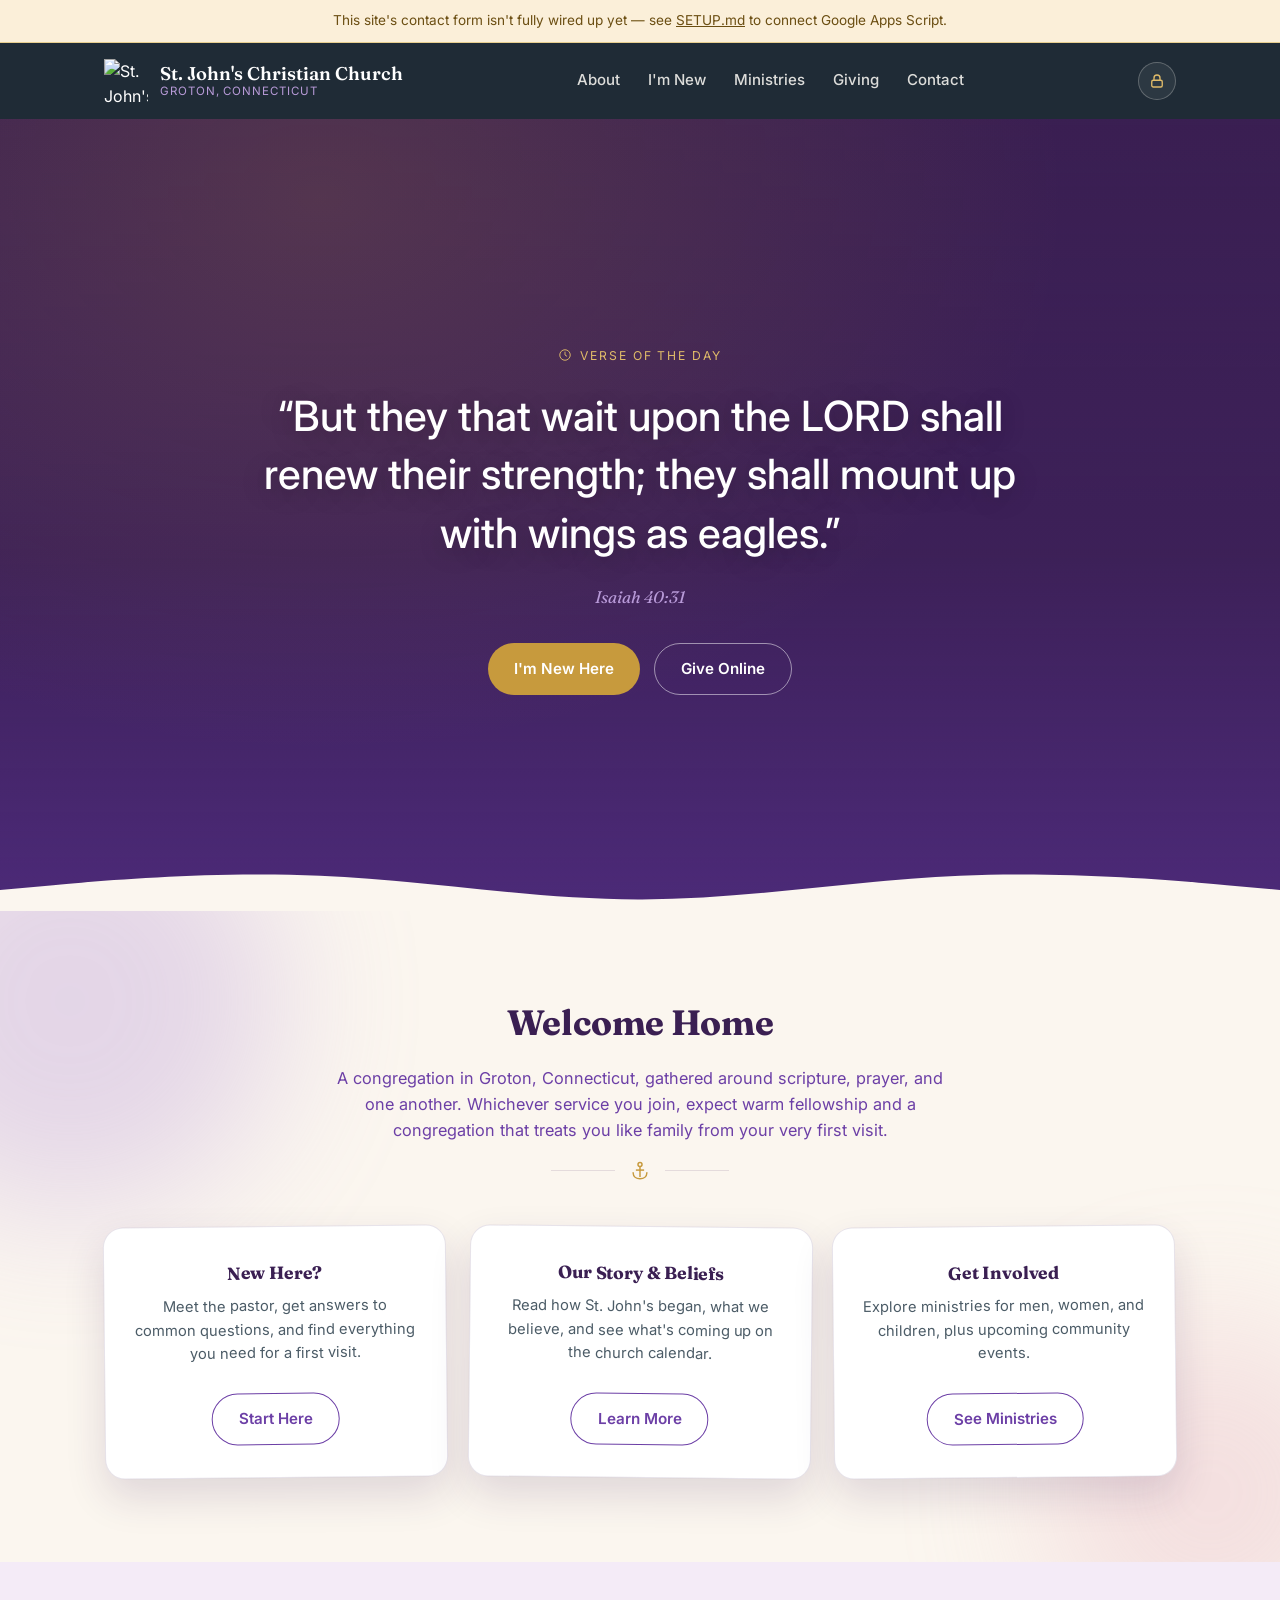
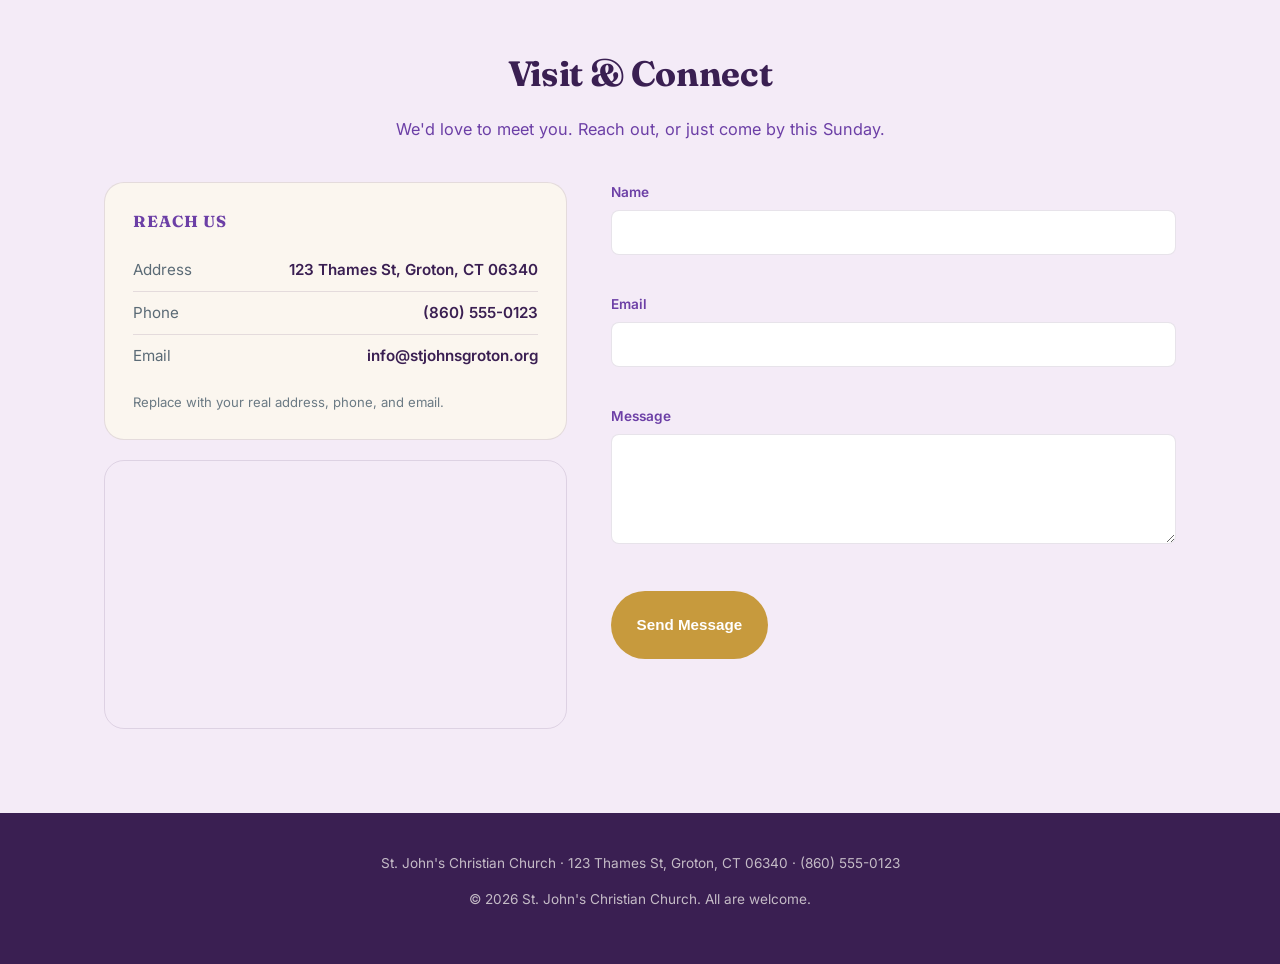
==== index.html @ f6737d2c "Add files via upload" ====
<!DOCTYPE html>
<html lang="en">
<head>
<meta charset="UTF-8">
<meta name="viewport" content="width=device-width, initial-scale=1.0">
<title>St. John's Christian Church — Groton, CT</title>
<meta name="description" content="St. John's Christian Church in Groton, Connecticut. Join us for worship, fellowship, and community.">
<link rel="icon" href="assets/logo.png">
<link rel="preconnect" href="https://fonts.googleapis.com">
<link href="https://fonts.googleapis.com/css2?family=Fraunces:opsz,wght@9..144,500;9..144,600;9..144,700&family=Inter:wght@400;500;600;700&display=swap" rel="stylesheet">
<link rel="stylesheet" href="styles.css">
</head>
<body>

<div class="config-banner" id="config-banner" style="display:none;"></div>

<!-- ============ HEADER ============ -->
<header class="site-header">
  <div class="header-inner">
    <a href="index.html" class="brand">
      <img src="assets/logo.png" alt="St. John's Christian Church logo" class="brand-logo">
      <span class="brand-text">
        <span class="name">St. John's Christian Church</span>
        <span class="place">Groton, Connecticut</span>
      </span>
    </a>

    <button class="nav-toggle" aria-label="Toggle navigation menu" aria-expanded="false">
      <svg width="26" height="26" viewBox="0 0 24 24" fill="none" xmlns="http://www.w3.org/2000/svg"><path d="M3 6h18M3 12h18M3 18h18" stroke="currentColor" stroke-width="2" stroke-linecap="round"/></svg>
    </button>

    <nav class="main-nav">      <a href="about.html">About</a>
      <a href="im-new.html">I'm New</a>
      <a href="ministries.html">Ministries</a>
      <a href="giving.html">Giving</a>
      <a href="#contact">Contact</a>
    </nav>

    <a class="admin-btn" href="admin.html" aria-label="Staff login" title="Staff login">
      <svg viewBox="0 0 24 24" fill="none" xmlns="http://www.w3.org/2000/svg" aria-hidden="true">
        <rect x="5" y="11" width="14" height="9" rx="2" stroke="currentColor" stroke-width="1.8"/>
        <path d="M8 11V8a4 4 0 0 1 8 0v3" stroke="currentColor" stroke-width="1.8"/>
      </svg>
    </a>
  </div>
</header>

<!-- ============ HERO / VERSE OF THE DAY ============ -->
<section class="hero" id="top">
  <!-- ================================================================
       HERO VIDEO — action needed:
       Drop your own drone footage of Groton at assets/hero-video.mp4
       (an aerial harbor/coastline shot works beautifully here) and,
       optionally, a still frame at assets/hero-poster.jpg. Until then,
       this gracefully falls back to the purple gradient behind it —
       see SETUP.md for where to get footage shot or licensed.
       ================================================================ -->
  <div class="hero-media" id="hero-media">
    <video autoplay muted loop playsinline poster="assets/hero-poster.jpg">
      <source src="assets/hero-video.mp4" type="video/mp4">
    </video>
  </div>
  <div class="hero-overlay"></div>
  <div class="hero-inner">
    <span class="eyebrow">
      <svg class="float-slow" viewBox="0 0 24 24" fill="none" xmlns="http://www.w3.org/2000/svg"><circle cx="12" cy="12" r="9" stroke="currentColor" stroke-width="1.6"/><path d="M12 7v5l3 2" stroke="currentColor" stroke-width="1.6" stroke-linecap="round"/></svg>
      Verse of the Day
    </span>
    <p class="verse-text" id="verse-text">Loading today's verse…</p>
    <p class="verse-ref" id="verse-ref"></p>
    <div style="margin-top:32px;display:flex;gap:14px;justify-content:center;flex-wrap:wrap;">
      <a href="im-new.html" class="btn btn-primary">I'm New Here</a>
      <a href="giving.html" class="btn btn-outline" style="border-color:rgba(255,255,255,0.5);color:var(--white);">Give Online</a>
    </div>
  </div>
  <svg class="hero-wave" viewBox="0 0 1440 90" preserveAspectRatio="none" aria-hidden="true">
    <path fill="currentColor" d="M0,64L60,58.7C120,53,240,43,360,48C480,53,600,75,720,74.7C840,75,960,53,1080,48C1200,43,1320,53,1380,58.7L1440,64L1440,90L0,90Z"></path>
  </svg>
</section>

<!-- ============ WELCOME STRIP ============ -->
<section class="blob-field">
  <div class="blob" style="width:420px;height:420px;top:-120px;left:-140px;background:var(--foam);"></div>
  <div class="blob" style="width:340px;height:340px;bottom:-100px;right:-100px;background:var(--blush);"></div>
  <div class="container">
    <div class="section-head reveal">
      <h2>Welcome Home</h2>
      <p>A congregation in Groton, Connecticut, gathered around scripture, prayer, and one another. Whichever service you join, expect warm fellowship and a congregation that treats you like family from your very first visit.</p>
    </div>
    <div class="anchor-divider reveal">
      <svg viewBox="0 0 24 24" fill="none" xmlns="http://www.w3.org/2000/svg"><circle cx="12" cy="5" r="2.2" stroke="currentColor" stroke-width="1.6"/><path d="M12 7.5v11" stroke="currentColor" stroke-width="1.6"/><path d="M7.5 11h9" stroke="currentColor" stroke-width="1.6"/><path d="M4.5 14c0 4.14 3.36 6.5 7.5 6.5s7.5-2.36 7.5-6.5" stroke="currentColor" stroke-width="1.6" stroke-linecap="round"/></svg>
    </div>
    <div class="give-grid reveal-group">
      <div class="give-card reveal-fade">
        <h3>New Here?</h3>
        <p>Meet the pastor, get answers to common questions, and find everything you need for a first visit.</p>
        <a href="im-new.html" class="btn btn-outline" style="margin-top:12px;">Start Here</a>
      </div>
      <div class="give-card reveal-fade">
        <h3>Our Story &amp; Beliefs</h3>
        <p>Read how St. John's began, what we believe, and see what's coming up on the church calendar.</p>
        <a href="about.html" class="btn btn-outline" style="margin-top:12px;">Learn More</a>
      </div>
      <div class="give-card reveal-fade">
        <h3>Get Involved</h3>
        <p>Explore ministries for men, women, and children, plus upcoming community events.</p>
        <a href="ministries.html" class="btn btn-outline" style="margin-top:12px;">See Ministries</a>
      </div>
    </div>
  </div>
</section>

<!-- ============ CONTACT ============ -->
<section id="contact" class="section-alt">
  <div class="container">
    <div class="section-head reveal">
      <h2>Visit &amp; Connect</h2>
      <p>We'd love to meet you. Reach out, or just come by this Sunday.</p>
    </div>

    <div class="contact-grid reveal-group">
      <div class="reveal-fade">
        <div class="info-card" style="margin-bottom:20px;">
          <h3>Reach Us</h3>
          <div class="info-row"><span>Address</span><span>123 Thames St, Groton, CT 06340</span></div>
          <div class="info-row"><span>Phone</span><span>(860) 555-0123</span></div>
          <div class="info-row"><span>Email</span><span>info@stjohnsgroton.org</span></div>
          <p style="margin:14px 0 0;font-size:0.82rem;color:#6b7a84;">Replace with your real address, phone, and email.</p>
        </div>
        <div class="map-wrap">
          <iframe
            src="https://maps.google.com/maps?q=Groton%2C%20Connecticut&t=&z=13&ie=UTF8&iwloc=&output=embed"
            loading="lazy"
            title="Map showing Groton, Connecticut"
            referrerpolicy="no-referrer-when-downgrade">
          </iframe>
        </div>
      </div>

      <form class="contact-form reveal-fade" id="contact-form">
        <div>
          <label for="c-name">Name</label>
          <input type="text" id="c-name" name="name" required>
        </div>
        <div>
          <label for="c-email">Email</label>
          <input type="email" id="c-email" name="email" required>
        </div>
        <div>
          <label for="c-message">Message</label>
          <textarea id="c-message" name="message" required></textarea>
        </div>
        <button type="submit" class="btn btn-primary" style="justify-self:start;">Send Message</button>
        <p id="contact-status" style="font-size:0.88rem;color:#3f5f54;min-height:1.2em;"></p>
      </form>
    </div>
  </div>
</section>

<!-- ============ FOOTER ============ -->
<footer class="site-footer">
  <p>St. John's Christian Church · 123 Thames St, Groton, CT 06340 · (860) 555-0123</p>
  <p>&copy; <span class="footer-year"></span> St. John's Christian Church. All are welcome.</p>
</footer>

<script src="app.js"></script>
</body>
</html>
---- styles.css ----
/* =========================================================
   St. John's Christian Church — Groton, CT
   Design tokens
   ---------------------------------------------------------
   Ink      #16232E  deep navy, primary text / header
   Harbor   #2B4A63  steel blue, secondary surfaces
   Parchment#F5EFE2  warm paper background
   Brass    #B8863C  accent — CTAs, dividers, the anchor mark
   Foam     #7C9A8E  muted sea-green, quiet accents
   White    #FFFDF8  card surfaces
   ========================================================= */

:root{
  --ink: #3A1F52;
  --harbor: #6C3FA6;
  --harbor-deep: #4C2A78;
  --parchment: #FBF6EF;
  --parchment-alt: #F4EBF7;
  --brass: #C79A3D;
  --brass-light: #E0BB69;
  --foam: #B99BD9;
  --blush: #E7B7C4;
  --white: #FFFFFF;
  --line: rgba(58,31,82,0.12);
  --shadow: 0 12px 32px rgba(58,31,82,0.16);
  --shadow-soft: 0 18px 40px rgba(58,31,82,0.14);

  --font-display: "Fraunces", Georgia, serif;
  --font-body: "Inter", -apple-system, BlinkMacSystemFont, sans-serif;

  --radius: 20px;
  --radius-sm: 12px;
  --max-width: 1120px;
}

*{ box-sizing: border-box; }
html{ scroll-behavior: smooth; }

body{
  margin:0;
  font-family: var(--font-body);
  color: var(--ink);
  background: var(--parchment);
  line-height: 1.6;
}

h1,h2,h3,h4{
  font-family: var(--font-display);
  color: var(--ink);
  margin: 0 0 0.4em;
  letter-spacing: -0.01em;
}

p{ margin: 0 0 1em; }

a{ color: inherit; }

img{ max-width:100%; display:block; }

.container{
  max-width: var(--max-width);
  margin: 0 auto;
  padding: 0 24px;
  position: relative;
}

/* Focus visibility */
a:focus-visible, button:focus-visible, input:focus-visible, textarea:focus-visible, select:focus-visible{
  outline: 3px solid var(--brass);
  outline-offset: 2px;
}

/* ---------- Light movement: scroll reveal ---------- */
.reveal{
  opacity: 0;
  transform: translateY(26px);
  transition: opacity .7s ease, transform .7s ease;
}
.reveal.in-view{ opacity: 1; transform: translateY(0); }
.reveal-fade{ opacity: 0; transition: opacity .7s ease; }
.reveal-fade.in-view{ opacity: 1; }
.reveal-group > *:nth-child(2){ transition-delay: .08s; }
.reveal-group > *:nth-child(3){ transition-delay: .16s; }
.reveal-group > *:nth-child(4){ transition-delay: .24s; }

/* ---------- Light movement: gentle float ---------- */
@keyframes floatY{
  0%, 100% { transform: translateY(0); }
  50% { transform: translateY(-7px); }
}
.float-slow{ animation: floatY 5.5s ease-in-out infinite; }

/* ---------- Organic background blobs ---------- */
.blob-field{ position:relative; overflow: hidden; }
.blob{
  position:absolute;
  border-radius: 50%;
  filter: blur(70px);
  opacity: 0.35;
  pointer-events:none;
  z-index:0;
}

/* Reduced motion */
@media (prefers-reduced-motion: reduce){
  *{ animation: none !important; transition: none !important; scroll-behavior:auto !important; }
  .reveal{ opacity:1; transform:none; }
}

/* ---------- Anchor mark (signature element) ---------- */
.anchor-mark{
  width: 1em;
  height: 1em;
  display:inline-block;
  vertical-align: -0.12em;
}

.anchor-divider{
  display:flex;
  align-items:center;
  justify-content:center;
  gap:14px;
  margin: 8px 0 36px;
  color: var(--brass);
}
.anchor-divider::before,
.anchor-divider::after{
  content:"";
  height:1px;
  width:64px;
  background: var(--line);
}
.anchor-divider svg{ width:22px; height:22px; animation: floatY 5.5s ease-in-out infinite; }

/* ---------- Header / Nav ---------- */
.site-header{
  position: sticky;
  top:0;
  z-index: 50;
  background: rgba(22,35,46,0.96);
  backdrop-filter: blur(6px);
  color: var(--white);
}
.header-inner{
  display:flex;
  align-items:center;
  justify-content:space-between;
  padding: 16px 24px;
  max-width: var(--max-width);
  margin:0 auto;
  gap: 16px;
}
.brand{
  display:flex;
  align-items:center;
  gap:12px;
  text-decoration:none;
  color: var(--white);
}
.brand-mark{
  width:36px; height:36px;
  color: var(--brass-light);
  flex-shrink:0;
}
.brand-text{
  display:flex;
  flex-direction:column;
  line-height:1.1;
}
.brand-text .name{
  font-family: var(--font-display);
  font-weight: 600;
  font-size: 1.15rem;
}
.brand-text .place{
  font-size: 0.72rem;
  letter-spacing: 0.08em;
  text-transform: uppercase;
  color: var(--foam);
}

.main-nav{
  display:flex;
  align-items:center;
  gap: 28px;
}
.main-nav a{
  text-decoration:none;
  color: rgba(255,253,248,0.85);
  font-size: 0.94rem;
  font-weight: 500;
  transition: color .15s;
  position: relative;
  padding-bottom: 2px;
}
.main-nav a::after{
  content:"";
  position:absolute;
  left:0; bottom:-2px;
  width:0; height:1.5px;
  background: var(--brass-light);
  transition: width .25s ease;
}
.main-nav a:hover{ color: var(--brass-light); }
.main-nav a:hover::after{ width:100%; }

.nav-toggle{
  display:none;
  background:none;
  border:none;
  color:var(--white);
  cursor:pointer;
  padding:6px;
}

.admin-btn{
  display:flex;
  align-items:center;
  justify-content:center;
  width: 38px;
  height: 38px;
  border-radius: 50%;
  border: 1px solid rgba(255,253,248,0.25);
  background: rgba(255,253,248,0.06);
  color: var(--brass-light);
  cursor:pointer;
  flex-shrink:0;
  transition: background .15s, transform .15s;
}
.admin-btn:hover{ background: rgba(255,253,248,0.14); transform: translateY(-1px); }
.admin-btn svg{ width:18px; height:18px; }

@media (max-width: 760px){
  .main-nav{
    position:absolute;
    top:100%; left:0; right:0;
    background: var(--ink);
    flex-direction:column;
    align-items:flex-start;
    padding: 8px 24px 20px;
    gap: 4px;
    display:none;
  }
  .main-nav.open{ display:flex; }
  .main-nav a{ padding: 10px 0; width:100%; }
  .nav-toggle{ display:block; }
}

/* ---------- Hero / Verse of the Day ---------- */
.hero{
  position: relative;
  min-height: 88vh;
  display:flex;
  align-items:center;
  justify-content:center;
  color: var(--white);
  padding: 130px 24px 120px;
  overflow:hidden;
  background: linear-gradient(180deg, var(--ink) 0%, var(--harbor-deep) 100%);
}
.hero-media{
  position:absolute;
  inset: -40px 0 0 0; /* extra top bleed so parallax never reveals an edge */
  z-index:0;
  will-change: transform;
}
.hero-media video, .hero-media img{
  width:100%;
  height:calc(100% + 40px);
  object-fit: cover;
  display:block;
}
.hero-overlay{
  position:absolute;
  inset:0;
  z-index:1;
  background:
    radial-gradient(ellipse at 25% 10%, rgba(199,154,61,0.18), transparent 55%),
    linear-gradient(180deg, rgba(58,31,82,0.58) 0%, rgba(58,31,82,0.72) 55%, rgba(76,42,120,0.94) 100%);
}
.hero-inner{
  max-width: 780px;
  margin: 0 auto;
  text-align:center;
  position:relative;
  z-index:2;
}
.eyebrow{
  display:inline-flex;
  align-items:center;
  gap:8px;
  font-size: 0.76rem;
  letter-spacing: 0.16em;
  text-transform: uppercase;
  color: var(--brass-light);
  margin-bottom: 22px;
}
.eyebrow svg{ width:14px; height:14px; }

.verse-text{
  font-size: clamp(1.6rem, 3.8vw, 2.6rem);
  font-weight: 500;
  line-height: 1.4;
  margin-bottom: 22px;
  text-shadow: 0 4px 24px rgba(0,0,0,0.25);
}
.verse-ref{
  font-family: var(--font-display);
  font-style: italic;
  color: var(--foam);
  font-size: 1.05rem;
}
.hero-wave{
  position:absolute;
  bottom:-2px; left:0; right:0;
  width:100%;
  color: var(--parchment);
  line-height:0;
  z-index:2;
}

/* ---------- Sections ---------- */
section{ padding: 84px 0; }
.section-head{
  text-align:center;
  max-width: 620px;
  margin: 0 auto 8px;
}
.section-head h2{ font-size: clamp(1.7rem, 3vw, 2.2rem); }
.section-head p{ color: var(--harbor); font-size: 1.02rem; }

.section-alt{ background: var(--parchment-alt); }

/* About */
.about-grid{
  display:grid;
  grid-template-columns: 1.1fr 0.9fr;
  gap: 48px;
  align-items:start;
  margin-top: 40px;
}
.about-copy p{ color: #33424E; }
.info-card{
  background: var(--parchment);
  border: 1px solid var(--line);
  border-radius: var(--radius);
  padding: 26px 28px;
}
.info-card h3{
  font-size: 1rem;
  text-transform: uppercase;
  letter-spacing: 0.06em;
  color: var(--harbor);
  margin-bottom: 14px;
}
.info-row{
  display:flex;
  justify-content:space-between;
  padding: 9px 0;
  border-top: 1px solid var(--line);
  font-size: 0.95rem;
}
.info-row:first-of-type{ border-top:none; }
.info-row span:first-child{ color:#5b6b76; }
.info-row span:last-child{ font-weight:600; text-align:right; }

@media (max-width: 820px){
  .about-grid{ grid-template-columns: 1fr; }
}

/* Give / Tithe */
.give-grid{
  display:grid;
  grid-template-columns: repeat(3, 1fr);
  gap: 22px;
  margin-top: 44px;
}
.give-card{
  background: var(--white);
  border: 1px solid var(--line);
  border-radius: var(--radius);
  padding: 32px 26px;
  text-align:center;
  box-shadow: var(--shadow-soft);
  transition: transform .3s ease, box-shadow .3s ease;
}
.give-grid > .give-card:nth-child(odd){ transform: rotate(-0.6deg); }
.give-grid > .give-card:nth-child(even){ transform: rotate(0.6deg); }
.give-card:hover{ transform: translateY(-6px) rotate(0deg); box-shadow: 0 22px 44px rgba(58,31,82,0.2); }
.give-card .icon{
  width:44px; height:44px;
  margin: 0 auto 16px;
  color: var(--brass);
}
.give-card h3{ font-size: 1.1rem; margin-bottom:8px; }
.give-card p{ font-size:0.92rem; color:#4c5c67; }

.btn{
  display:inline-flex;
  align-items:center;
  justify-content:center;
  gap:8px;
  padding: 13px 26px;
  border-radius: 999px;
  font-weight:600;
  font-size:0.95rem;
  text-decoration:none;
  border: none;
  cursor:pointer;
  transition: transform .15s, box-shadow .15s;
}
.btn-primary{
  background: var(--brass);
  color: var(--white);
}
.btn-primary:hover{ transform: translateY(-2px); box-shadow: 0 8px 18px rgba(184,134,60,0.35); }
.btn-outline{
  background:transparent;
  border: 1.5px solid var(--harbor);
  color: var(--harbor);
}
.btn-outline:hover{ background: var(--harbor); color: var(--white); }

.give-note{
  max-width: 640px;
  margin: 32px auto 0;
  text-align:center;
  font-size: 0.86rem;
  color: #6b7a84;
  background: rgba(124,154,142,0.12);
  border: 1px solid rgba(124,154,142,0.35);
  border-radius: var(--radius);
  padding: 14px 20px;
}

@media (max-width: 820px){
  .give-grid{ grid-template-columns: 1fr; }
}

/* Contact */
.contact-grid{
  display:grid;
  grid-template-columns: 0.9fr 1.1fr;
  gap: 44px;
  margin-top: 40px;
}
.contact-form{
  display:grid;
  gap: 14px;
}
.contact-form label{
  display:block;
  font-size: 0.85rem;
  font-weight:600;
  margin-bottom: 6px;
  color: var(--harbor);
}
.contact-form input,
.contact-form textarea{
  width:100%;
  padding: 12px 14px;
  border-radius: 8px;
  border: 1px solid var(--line);
  background: var(--white);
  font-family: var(--font-body);
  font-size: 0.95rem;
  color: var(--ink);
}
.contact-form textarea{ resize: vertical; min-height: 110px; }

.map-wrap{
  border-radius: var(--radius);
  overflow:hidden;
  border: 1px solid var(--line);
  min-height: 260px;
}
.map-wrap iframe{ width:100%; height:100%; min-height:260px; border:0; }

@media (max-width: 820px){
  .contact-grid{ grid-template-columns: 1fr; }
}

/* Footer */
.site-footer{
  background: var(--ink);
  color: rgba(255,253,248,0.7);
  padding: 40px 24px;
  text-align:center;
  font-size: 0.85rem;
}
.site-footer a{ color: var(--brass-light); text-decoration:none; }

/* ---------- Modal (admin login) ---------- */
.modal-backdrop{
  position: fixed;
  inset:0;
  background: rgba(22,35,46,0.6);
  display:none;
  align-items:center;
  justify-content:center;
  z-index: 100;
  padding: 20px;
}
.modal-backdrop.open{ display:flex; }
.modal{
  background: var(--white);
  border-radius: var(--radius);
  padding: 32px 30px;
  max-width: 380px;
  width:100%;
  box-shadow: var(--shadow);
  position: relative;
}
.modal h3{ font-size:1.25rem; margin-bottom: 6px; }
.modal p{ font-size: 0.88rem; color: #5b6b76; margin-bottom: 20px; }
.modal .close-x{
  position:absolute;
  top:14px; right:14px;
  background:none; border:none;
  cursor:pointer;
  color:#8a97a1;
  padding:4px;
}
.modal input{
  width:100%;
  padding: 12px 14px;
  border-radius: 8px;
  border: 1px solid var(--line);
  font-size:0.95rem;
  margin-bottom: 10px;
}
.modal .error-msg{
  color:#B3402E;
  font-size:0.85rem;
  margin: -2px 0 12px;
  min-height: 1.1em;
}
.modal .btn{ width:100%; }

/* ---------- Logo ---------- */
.brand-logo{
  width: 44px;
  height: 44px;
  object-fit: contain;
  flex-shrink: 0;
}
.admin-sidebar .brand-logo{ width:36px; height:36px; }

/* ---------- Config warning banner ---------- */
.config-banner{
  background: #FBEFD9;
  border-bottom: 1px solid #E7CE8F;
  color: #6B4E12;
  font-size: 0.85rem;
  text-align: center;
  padding: 10px 16px;
}
.config-banner a{ color: #6B4E12; text-decoration: underline; }

/* ---------- Secondary page hero ---------- */
.page-hero{
  background: linear-gradient(180deg, var(--ink) 0%, var(--harbor-deep) 100%);
  color: var(--white);
  padding: 56px 24px 68px;
  text-align: center;
}
.page-hero .eyebrow{ margin-bottom: 14px; }
.page-hero h1{ font-size: clamp(1.9rem, 4vw, 2.6rem); color: var(--white); }
.page-hero p{ color: rgba(255,255,255,0.78); max-width: 560px; margin: 0 auto; }

/* ---------- Sub-nav pills (used on Ministries) ---------- */
.subnav{
  display:flex;
  justify-content:center;
  gap:10px;
  flex-wrap:wrap;
  margin: -34px auto 40px;
  position:relative;
  z-index:3;
}
.subnav a{
  background: var(--white);
  border: 1px solid var(--line);
  border-radius: 999px;
  padding: 10px 20px;
  font-size: 0.86rem;
  font-weight: 600;
  text-decoration:none;
  color: var(--ink);
  box-shadow: var(--shadow);
}
.subnav a:hover{ color: var(--brass); }

/* ---------- Beliefs list (About) ---------- */
.beliefs-grid{
  display:grid;
  grid-template-columns: repeat(2, 1fr);
  gap: 18px;
  margin-top: 34px;
}
.belief-card{
  background: var(--white);
  border: 1px solid var(--line);
  border-radius: var(--radius);
  padding: 24px 26px;
  box-shadow: var(--shadow-soft);
  transition: transform .3s ease, box-shadow .3s ease;
}
.beliefs-grid > .belief-card:nth-child(odd){ transform: rotate(-0.5deg); }
.beliefs-grid > .belief-card:nth-child(even){ transform: rotate(0.5deg); }
.belief-card:hover{ transform: translateY(-5px) rotate(0deg); box-shadow: 0 20px 40px rgba(58,31,82,0.18); }
.belief-card h3{ font-size: 1.02rem; margin-bottom: 8px; color: var(--harbor-deep); }
.belief-card p{ font-size: 0.9rem; color: #4c3a5c; margin:0; }
@media (max-width: 700px){ .beliefs-grid{ grid-template-columns: 1fr; } }

/* ---------- Church calendar (About) ---------- */
.calendar-list{ display:flex; flex-direction:column; gap:12px; margin-top: 34px; }
.calendar-item{
  display:flex;
  align-items:center;
  gap:18px;
  background: var(--white);
  border: 1px solid var(--line);
  border-radius: var(--radius);
  padding: 16px 20px;
  box-shadow: var(--shadow-soft);
  transition: transform .25s ease, box-shadow .25s ease;
}
.calendar-item:hover{ transform: translateY(-3px); box-shadow: 0 18px 36px rgba(58,31,82,0.16); }
.cal-date{
  flex-shrink:0;
  width: 62px;
  text-align:center;
  background: var(--parchment);
  border-radius: 8px;
  padding: 8px 0;
  border: 1px solid var(--line);
}
.cal-date .month{ font-size:0.7rem; text-transform:uppercase; letter-spacing:0.05em; color: var(--harbor); }
.cal-date .day{ font-family: var(--font-display); font-size: 1.3rem; color: var(--ink); line-height:1.1; }
.cal-info .title{ font-weight:700; margin-bottom:2px; }
.cal-info .meta{ font-size:0.84rem; color:#5b6b76; }

/* ---------- Meet the pastor (I'm New) ---------- */
.pastor-block{
  display:grid;
  grid-template-columns: 260px 1fr;
  gap: 40px;
  align-items:start;
  margin-top: 40px;
}
.pastor-photo{
  width:100%;
  aspect-ratio: 1;
  border-radius: 46% 54% 52% 48% / 54% 46% 54% 46%;
  background: var(--parchment-alt);
  border: 1px solid var(--line);
  display:flex;
  align-items:center;
  justify-content:center;
  color: var(--foam);
  overflow:hidden;
  box-shadow: var(--shadow-soft);
}
.pastor-photo svg{ width:40%; height:40%; }
@media (max-width: 700px){ .pastor-block{ grid-template-columns: 1fr; } }

/* ---------- Connect card form ---------- */
.connect-card-panel{
  background: var(--white);
  border: 1px solid var(--line);
  border-radius: var(--radius);
  padding: 30px 32px;
  margin-top: 40px;
  box-shadow: var(--shadow);
}
.checkbox-grid{
  display:grid;
  grid-template-columns: repeat(2, 1fr);
  gap: 8px 16px;
  margin: 6px 0 4px;
}
.checkbox-grid label{
  display:flex;
  align-items:center;
  gap:8px;
  font-size:0.9rem;
  font-weight:500;
  color: #33203f;
}
.checkbox-grid input{ width:auto; }
@media (max-width:600px){ .checkbox-grid{ grid-template-columns: 1fr; } }

/* ---------- FAQ accordion ---------- */
.faq-item{
  border-bottom: 1px solid var(--line);
}
.faq-q{
  width:100%;
  text-align:left;
  background:none;
  border:none;
  padding: 18px 4px;
  font-family: var(--font-display);
  font-size: 1.02rem;
  font-weight:600;
  color: var(--ink);
  cursor:pointer;
  display:flex;
  justify-content:space-between;
  align-items:center;
  gap: 16px;
}
.faq-q svg{ flex-shrink:0; width:18px; height:18px; color: var(--brass); transition: transform .2s; }
.faq-q[aria-expanded="true"] svg{ transform: rotate(45deg); }
.faq-a{
  max-height:0;
  overflow:hidden;
  transition: max-height .25s ease;
  font-size:0.92rem;
  color:#4c3a5c;
}
.faq-a-inner{ padding: 0 4px 18px; }

/* ---------- Ministries ---------- */
.ministry-block{
  display:grid;
  grid-template-columns: 0.9fr 1.1fr;
  gap: 40px;
  align-items:center;
  padding: 50px 0;
  border-bottom: 1px solid var(--line);
}
.ministry-block:last-child{ border-bottom:none; }
.ministry-block:nth-child(even){ direction: rtl; }
.ministry-block:nth-child(even) > *{ direction: ltr; }
.ministry-icon-wrap{
  width:100%;
  aspect-ratio: 4/3;
  border-radius: 48% 52% 54% 46% / 52% 48% 52% 48%;
  background: linear-gradient(160deg, var(--harbor-deep), var(--ink));
  display:flex;
  align-items:center;
  justify-content:center;
  box-shadow: var(--shadow-soft);
  transition: transform .35s ease, border-radius .35s ease;
}
.ministry-icon-wrap:hover{
  transform: translateY(-5px) rotate(-1deg);
  border-radius: 52% 48% 46% 54% / 48% 52% 48% 52%;
}
.ministry-icon-wrap svg{ width:34%; height:34%; color: var(--brass-light); }
.ministry-copy .eyebrow{ color: var(--brass); }
.ministry-copy h2{ margin-bottom:12px; }
.ministry-copy p{ color:#4c3a5c; }
@media (max-width: 780px){
  .ministry-block, .ministry-block:nth-child(even){ grid-template-columns: 1fr; direction: ltr; }
}

/* ---------- Give page extras ---------- */
.tithe-offering-note{
  background: var(--white);
  border: 1px solid var(--line);
  border-radius: var(--radius);
  padding: 28px 30px;
  margin-top: 40px;
  display:grid;
  grid-template-columns: 1fr 1fr;
  gap: 26px;
}
.tithe-offering-note h3{ font-size:1rem; color: var(--harbor-deep); margin-bottom:8px; }
.tithe-offering-note p{ font-size:0.9rem; color:#4c3a5c; margin:0; }
@media (max-width: 700px){ .tithe-offering-note{ grid-template-columns:1fr; } }

/* =========================================================
   ADMIN DASHBOARD
   ========================================================= */
.admin-body{ background: var(--parchment); min-height:100vh; }

.admin-shell{
  display:grid;
  grid-template-columns: 250px 1fr;
  min-height: 100vh;
}

.admin-sidebar{
  background: var(--ink);
  color: rgba(255,253,248,0.85);
  padding: 26px 20px;
  display:flex;
  flex-direction:column;
  gap: 4px;
}
.admin-sidebar .brand{ margin-bottom: 26px; }
.admin-sidebar .brand .name{ font-size:1rem; }

.admin-nav-btn{
  display:flex;
  align-items:center;
  gap:10px;
  padding: 11px 14px;
  border-radius: 8px;
  background:none;
  border:none;
  color: inherit;
  text-align:left;
  font-size: 0.92rem;
  font-family: var(--font-body);
  cursor:pointer;
  width:100%;
}
.admin-nav-btn svg{ width:17px; height:17px; flex-shrink:0; color: var(--brass-light); }
.admin-nav-btn:hover{ background: rgba(255,253,248,0.08); }
.admin-nav-btn.active{ background: var(--harbor-deep); color:var(--white); }

.admin-sidebar .spacer{ flex:1; }
.logout-btn{
  color: rgba(255,253,248,0.55);
  font-size:0.85rem;
}
.logout-btn:hover{ color: var(--brass-light); background:none; }

.admin-main{ padding: 34px 40px 60px; }
.admin-topbar{
  display:flex;
  justify-content:space-between;
  align-items:center;
  gap: 20px;
  margin-bottom: 28px;
  flex-wrap:wrap;
}
.admin-topbar h1{ font-size: 1.6rem; margin:0; }

.search-box{
  position:relative;
  flex: 1;
  max-width: 420px;
  min-width: 220px;
}
.search-box svg{
  position:absolute; left:13px; top:50%; transform:translateY(-50%);
  width:16px; height:16px; color:#8a97a1;
}
.search-box input{
  width:100%;
  padding: 11px 14px 11px 38px;
  border-radius: 999px;
  border: 1px solid var(--line);
  background: var(--white);
  font-size:0.9rem;
}

.stat-row{
  display:grid;
  grid-template-columns: repeat(auto-fit, minmax(150px,1fr));
  gap: 16px;
  margin-bottom: 30px;
}
.stat-card{
  background: var(--white);
  border:1px solid var(--line);
  border-radius: var(--radius);
  padding: 18px 20px;
}
.stat-card .num{ font-family: var(--font-display); font-size:1.8rem; color: var(--brass); line-height:1; }
.stat-card .label{ font-size:0.8rem; color:#5b6b76; margin-top:6px; }

.panel{
  background: var(--white);
  border: 1px solid var(--line);
  border-radius: var(--radius);
  padding: 24px 26px;
  margin-bottom: 24px;
}
.panel-head{
  display:flex;
  justify-content:space-between;
  align-items:center;
  margin-bottom: 18px;
  gap: 12px;
  flex-wrap:wrap;
}
.panel-head h2{ font-size:1.15rem; margin:0; }

table{ width:100%; border-collapse: collapse; font-size:0.9rem; }
th{
  text-align:left;
  font-size:0.75rem;
  text-transform:uppercase;
  letter-spacing:0.05em;
  color:#5b6b76;
  padding: 8px 10px;
  border-bottom: 2px solid var(--line);
}
td{ padding: 12px 10px; border-bottom: 1px solid var(--line); vertical-align:top; }
tr:last-child td{ border-bottom:none; }
.tag{
  display:inline-block;
  padding: 3px 10px;
  border-radius:999px;
  font-size:0.74rem;
  font-weight:600;
}
.tag-yes{ background: rgba(124,154,142,0.22); color:#3f5f54; }
.tag-no{ background: rgba(139,148,155,0.18); color:#5b6b76; }
.tag-pending{ background: rgba(184,134,60,0.2); color:#7a5b23; }

.row-actions{ display:flex; gap:8px; }
.icon-btn{
  background:none; border:none; cursor:pointer;
  color:#8a97a1; padding:5px;
  border-radius:6px;
}
.icon-btn:hover{ background: var(--parchment); color: var(--ink); }
.icon-btn svg{ width:16px; height:16px; }

.empty-state{
  text-align:center;
  padding: 40px 20px;
  color:#6b7a84;
  font-size:0.92rem;
}

.form-grid{
  display:grid;
  grid-template-columns: repeat(2, 1fr);
  gap: 14px 18px;
}
.form-grid .full{ grid-column: 1 / -1; }
.form-grid label{
  display:block;
  font-size:0.8rem;
  font-weight:600;
  color: var(--harbor);
  margin-bottom:5px;
}
.form-grid input, .form-grid select, .form-grid textarea{
  width:100%;
  padding: 10px 12px;
  border-radius: 8px;
  border: 1px solid var(--line);
  font-family: var(--font-body);
  font-size:0.9rem;
}
.check-row{
  display:flex;
  align-items:center;
  gap:8px;
  margin-top: 8px;
}
.check-row input{ width:auto; }
.form-actions{
  display:flex;
  gap:10px;
  margin-top: 6px;
}

.results-list{ display:flex; flex-direction:column; gap:10px; }
.result-item{
  border: 1px solid var(--line);
  border-radius: 8px;
  padding: 14px 16px;
  display:flex;
  justify-content:space-between;
  align-items:center;
  gap:12px;
  flex-wrap:wrap;
}
.result-item .who{ font-weight:600; }
.result-item .meta{ font-size:0.82rem; color:#5b6b76; }

@media (max-width: 900px){
  .admin-shell{ grid-template-columns: 1fr; }
  .admin-sidebar{
    flex-direction:row;
    overflow-x:auto;
    align-items:center;
  }
  .admin-sidebar .brand{ display:none; }
  .admin-sidebar .spacer{ display:none; }
  .admin-main{ padding: 24px 18px 50px; }
  .form-grid{ grid-template-columns: 1fr; }
}
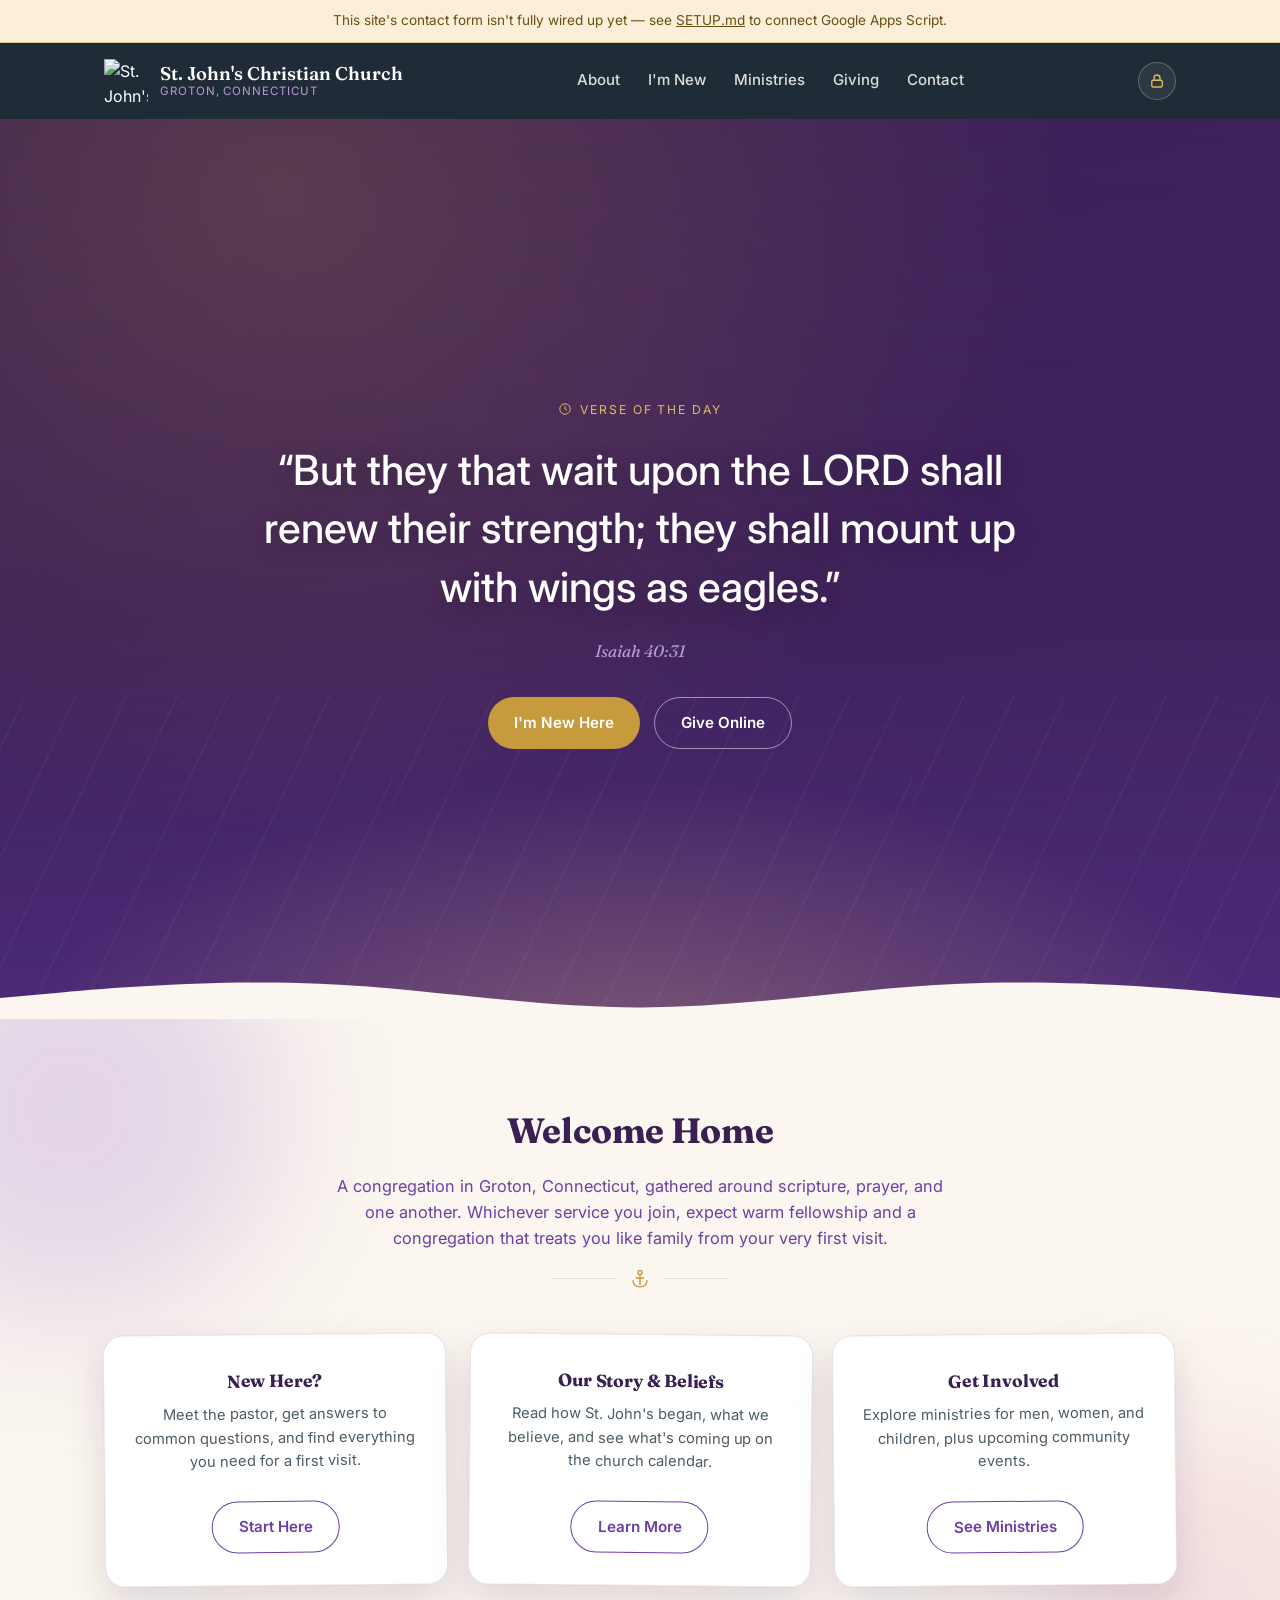
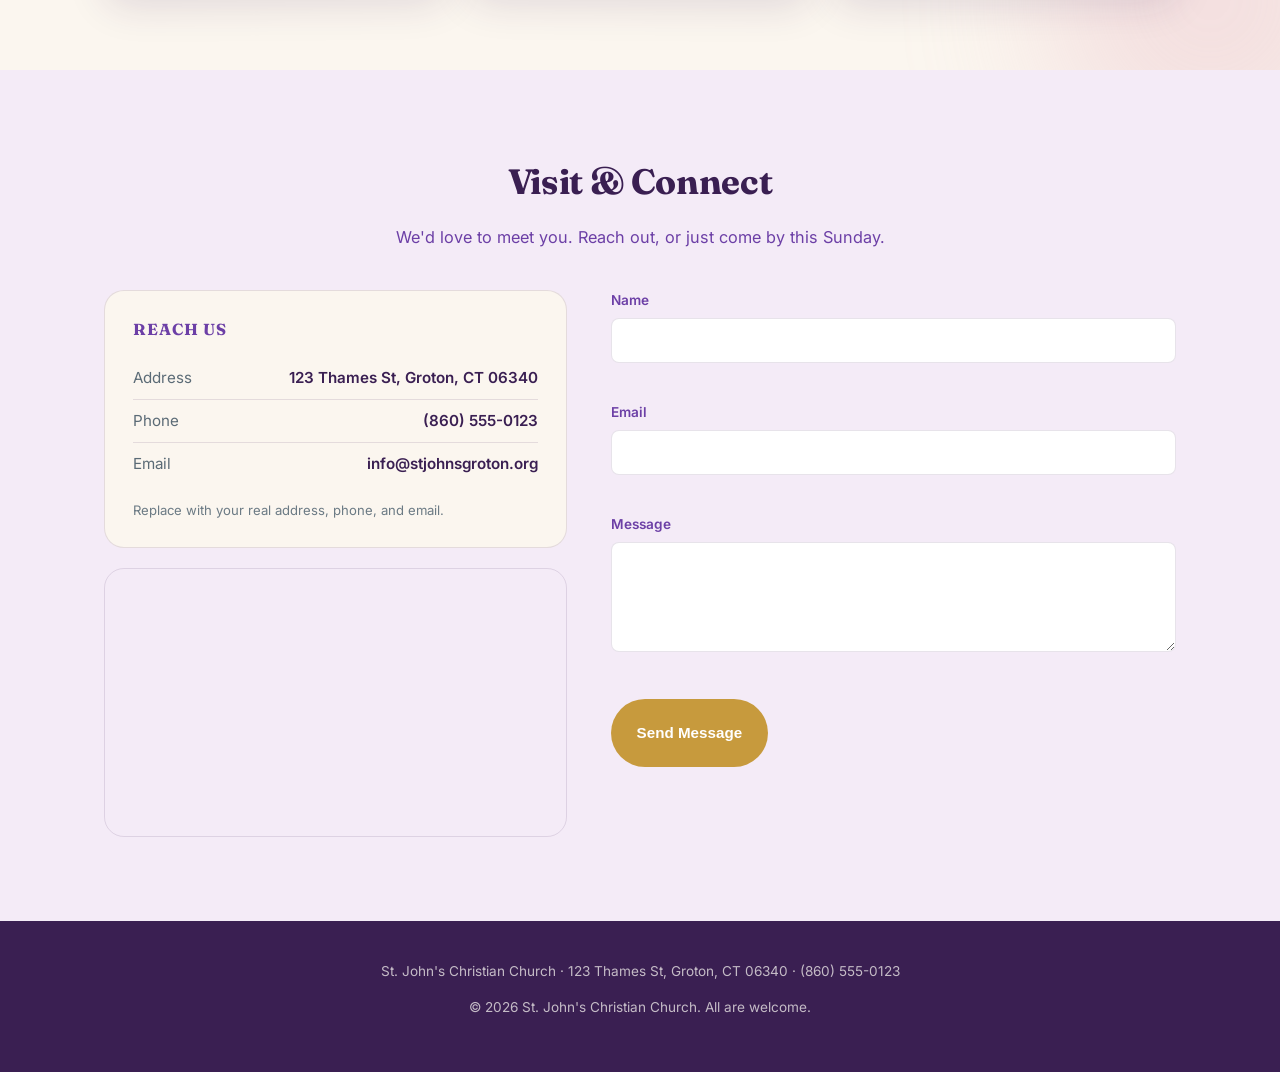
==== commit 861cb763: "Add files via upload" ====
--- a/index.html
+++ b/index.html
@@ -5,7 +5,8 @@
 <meta name="viewport" content="width=device-width, initial-scale=1.0">
 <title>St. John's Christian Church — Groton, CT</title>
 <meta name="description" content="St. John's Christian Church in Groton, Connecticut. Join us for worship, fellowship, and community.">
-<link rel="icon" href="assets/logo.png">
+<link rel="icon" type="image/png" href="assets/logo.png">
+<link rel="apple-touch-icon" href="assets/logo.png">
 <link rel="preconnect" href="https://fonts.googleapis.com">
 <link href="https://fonts.googleapis.com/css2?family=Fraunces:opsz,wght@9..144,500;9..144,600;9..144,700&family=Inter:wght@400;500;600;700&display=swap" rel="stylesheet">
 <link rel="stylesheet" href="styles.css">
@@ -61,6 +62,7 @@
     </video>
   </div>
   <div class="hero-overlay"></div>
+  <div class="hero-shimmer"></div>
   <div class="hero-inner">
     <span class="eyebrow">
       <svg class="float-slow" viewBox="0 0 24 24" fill="none" xmlns="http://www.w3.org/2000/svg"><circle cx="12" cy="12" r="9" stroke="currentColor" stroke-width="1.6"/><path d="M12 7v5l3 2" stroke="currentColor" stroke-width="1.6" stroke-linecap="round"/></svg>
--- a/styles.css
+++ b/styles.css
@@ -34,7 +34,7 @@
 }
 
 *{ box-sizing: border-box; }
-html{ scroll-behavior: smooth; }
+html{ scroll-behavior: smooth; overflow-x: hidden; }
 
 body{
   margin:0;
@@ -42,6 +42,8 @@
   color: var(--ink);
   background: var(--parchment);
   line-height: 1.6;
+  overflow-x: hidden;
+  width: 100%;
 }
 
 h1,h2,h3,h4{
@@ -246,17 +248,35 @@
   .nav-toggle{ display:block; }
 }
 
+@media (max-width: 420px){
+  .header-inner{ gap: 10px; padding: 14px 16px; }
+  .brand{ gap: 9px; min-width:0; }
+  .brand-text{ min-width:0; }
+  .brand-text .name{ font-size: 0.98rem; line-height:1.15; }
+  .brand-text .place{ display:none; }
+  .brand-logo, .brand-mark{ width: 32px; height: 32px; }
+  .admin-btn{ width:34px; height:34px; }
+  .container{ padding: 0 18px; }
+}
+
 /* ---------- Hero / Verse of the Day ---------- */
 .hero{
   position: relative;
-  min-height: 88vh;
+  min-height: 100vh;
+  min-height: 100svh;
   display:flex;
   align-items:center;
   justify-content:center;
   color: var(--white);
   padding: 130px 24px 120px;
   overflow:hidden;
-  background: linear-gradient(180deg, var(--ink) 0%, var(--harbor-deep) 100%);
+  background: linear-gradient(155deg, var(--ink) 0%, var(--harbor-deep) 40%, #6A3D9E 72%, #8557B8 100%);
+  background-size: 220% 220%;
+  animation: heroDrift 22s ease-in-out infinite alternate;
+}
+@keyframes heroDrift{
+  0% { background-position: 15% 20%; }
+  100% { background-position: 85% 80%; }
 }
 .hero-media{
   position:absolute;
@@ -275,8 +295,23 @@
   inset:0;
   z-index:1;
   background:
-    radial-gradient(ellipse at 25% 10%, rgba(199,154,61,0.18), transparent 55%),
-    linear-gradient(180deg, rgba(58,31,82,0.58) 0%, rgba(58,31,82,0.72) 55%, rgba(76,42,120,0.94) 100%);
+    radial-gradient(ellipse 70% 45% at 50% 105%, rgba(224,187,105,0.32), transparent 70%),
+    radial-gradient(ellipse at 22% 8%, rgba(199,154,61,0.22), transparent 55%),
+    linear-gradient(180deg, rgba(58,31,82,0.42) 0%, rgba(58,31,82,0.62) 55%, rgba(76,42,120,0.92) 100%);
+}
+.hero-shimmer{
+  position:absolute;
+  left:-10%; right:-10%; bottom:0;
+  height: 36%;
+  z-index:1;
+  background-image: repeating-linear-gradient(115deg, rgba(255,255,255,0.06) 0px, rgba(255,255,255,0.06) 2px, transparent 2px, transparent 46px);
+  background-size: 520px 100%;
+  opacity: .55;
+  animation: shimmerMove 16s linear infinite;
+}
+@keyframes shimmerMove{
+  from{ background-position-x: 0; }
+  to{ background-position-x: 520px; }
 }
 .hero-inner{
   max-width: 780px;
@@ -317,6 +352,10 @@
   color: var(--parchment);
   line-height:0;
   z-index:2;
+}
+
+@media (max-width: 600px){
+  .hero{ padding: 118px 20px 90px; }
 }
 
 /* ---------- Sections ---------- */
@@ -772,6 +811,14 @@
 .tithe-offering-note p{ font-size:0.9rem; color:#4c3a5c; margin:0; }
 @media (max-width: 700px){ .tithe-offering-note{ grid-template-columns:1fr; } }
 
+@media (max-width: 480px){
+  .connect-card-panel{ padding: 24px 20px; }
+  .tithe-offering-note{ padding: 22px 20px; }
+  .give-card{ padding: 26px 20px; }
+  section{ padding: 60px 0; }
+  .subnav{ margin-top: -26px; }
+}
+
 /* =========================================================
    ADMIN DASHBOARD
    ========================================================= */
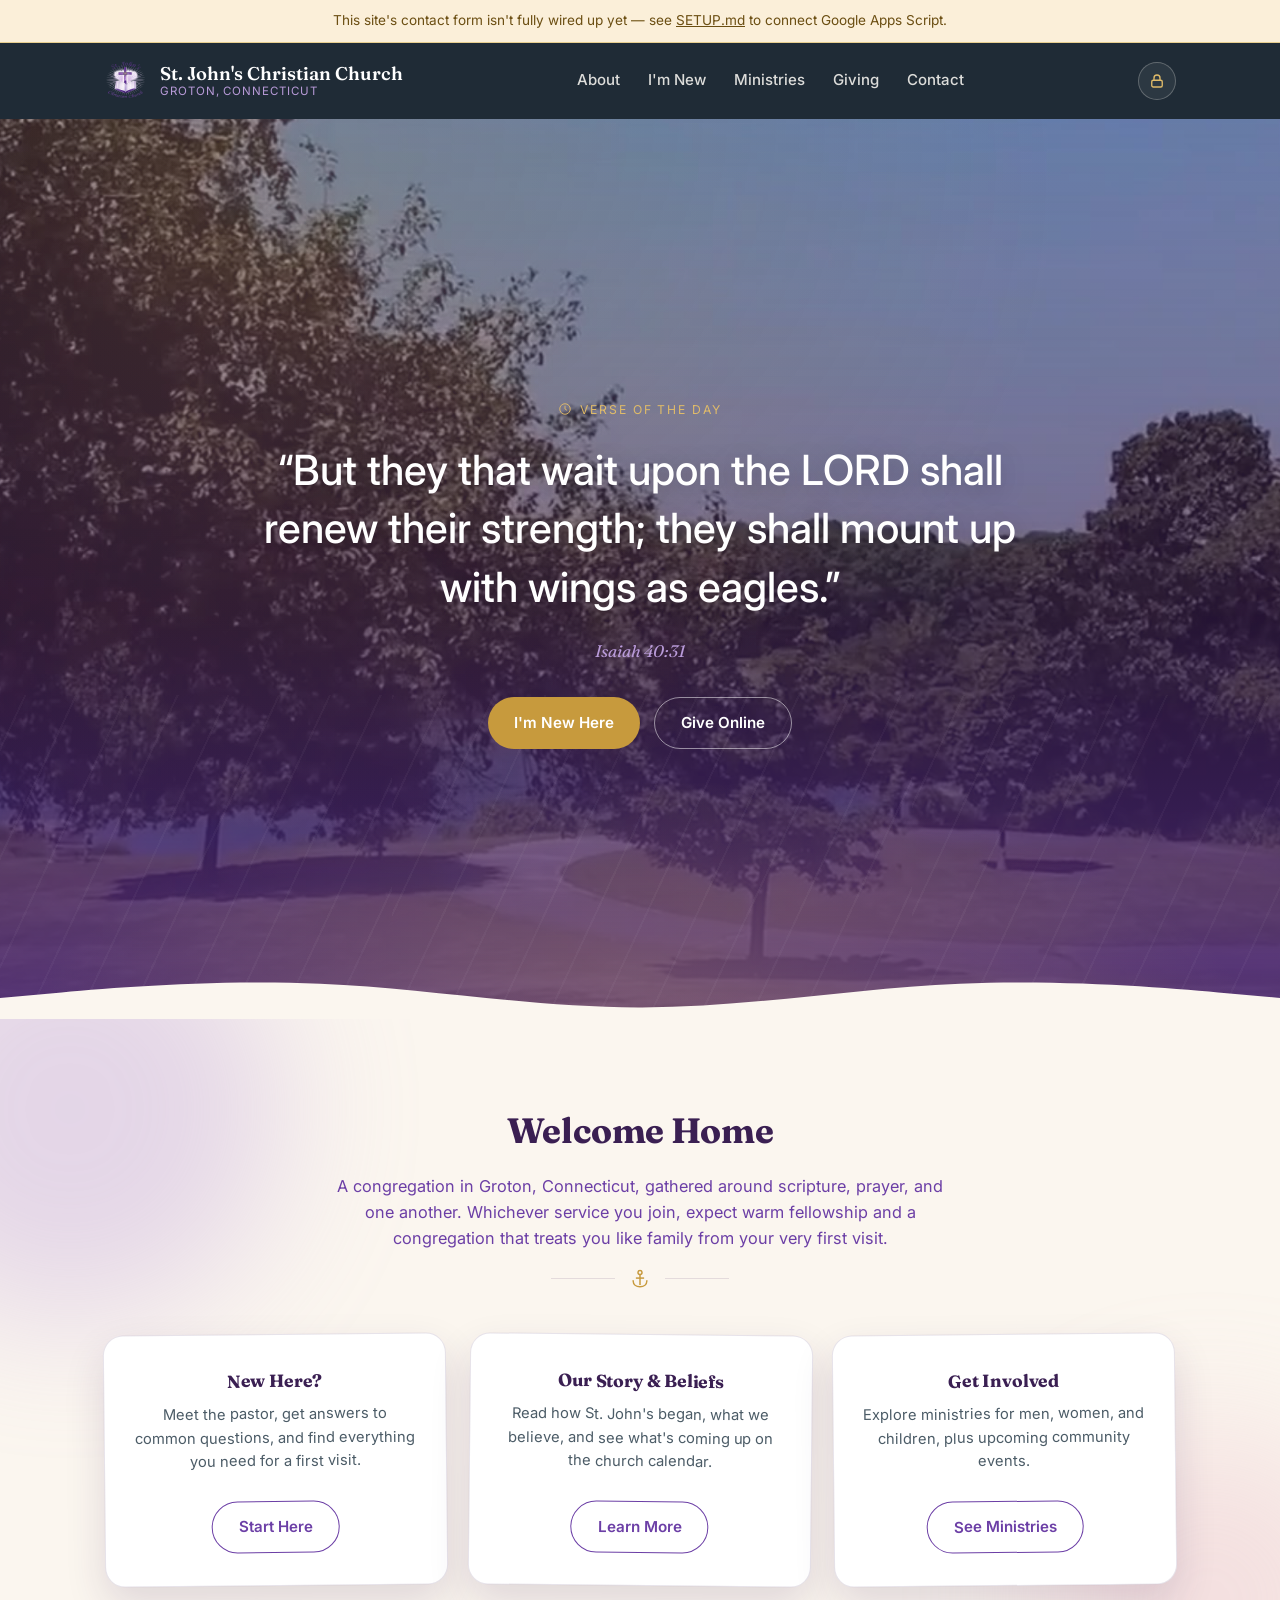
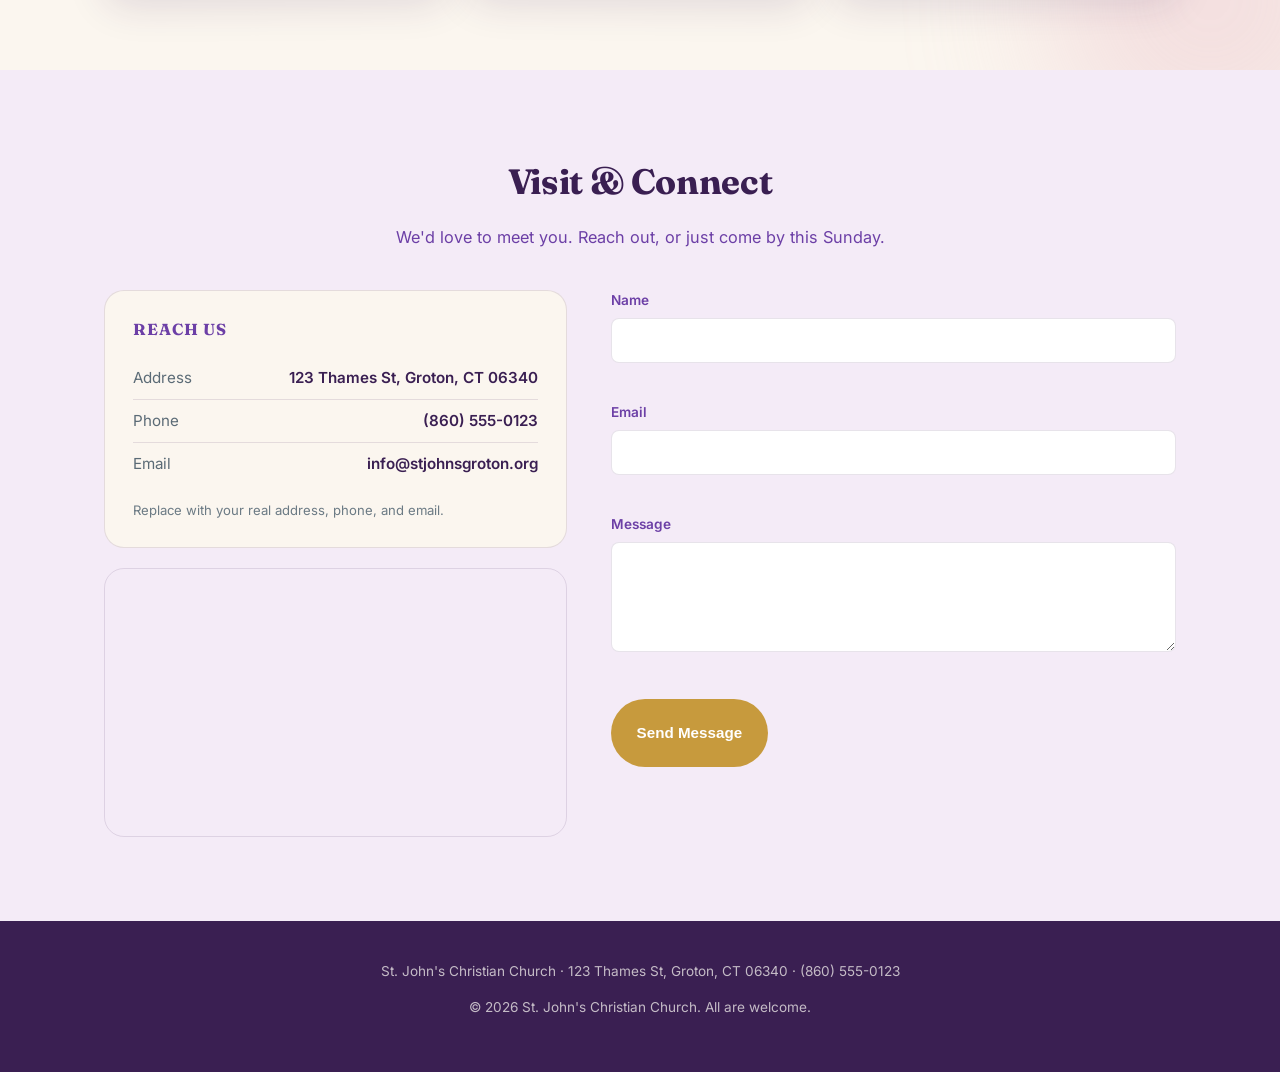
==== commit 65f05cce: "Add files via upload" ====
--- a/index.html
+++ b/index.html
@@ -49,12 +49,9 @@
 <!-- ============ HERO / VERSE OF THE DAY ============ -->
 <section class="hero" id="top">
   <!-- ================================================================
-       HERO VIDEO — action needed:
-       Drop your own drone footage of Groton at assets/hero-video.mp4
-       (an aerial harbor/coastline shot works beautifully here) and,
-       optionally, a still frame at assets/hero-poster.jpg. Until then,
-       this gracefully falls back to the purple gradient behind it —
-       see SETUP.md for where to get footage shot or licensed.
+       HERO VIDEO — currently your own drone.mp4 (compressed for web,
+       muted, looping). Swap assets/hero-video.mp4 for a better clip
+       any time — no code changes needed, the filename stays the same.
        ================================================================ -->
   <div class="hero-media" id="hero-media">
     <video autoplay muted loop playsinline poster="assets/hero-poster.jpg">
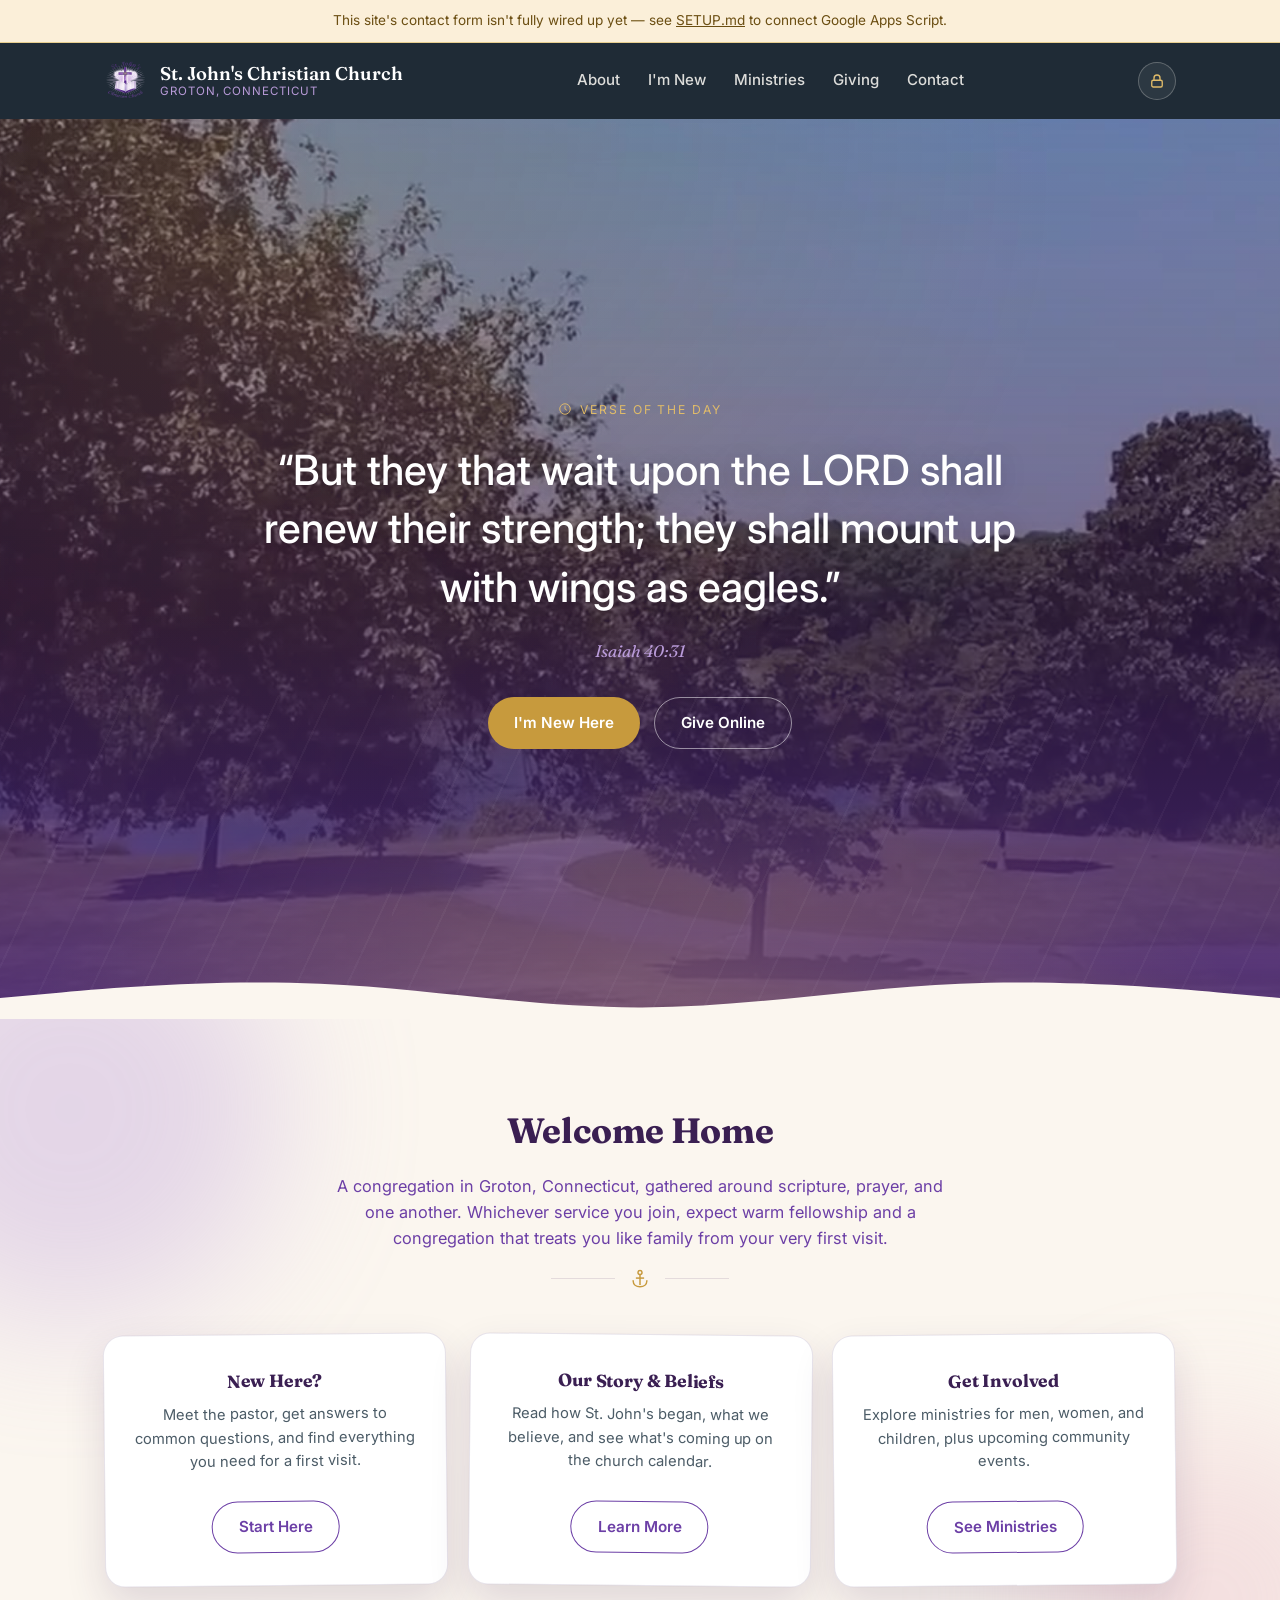
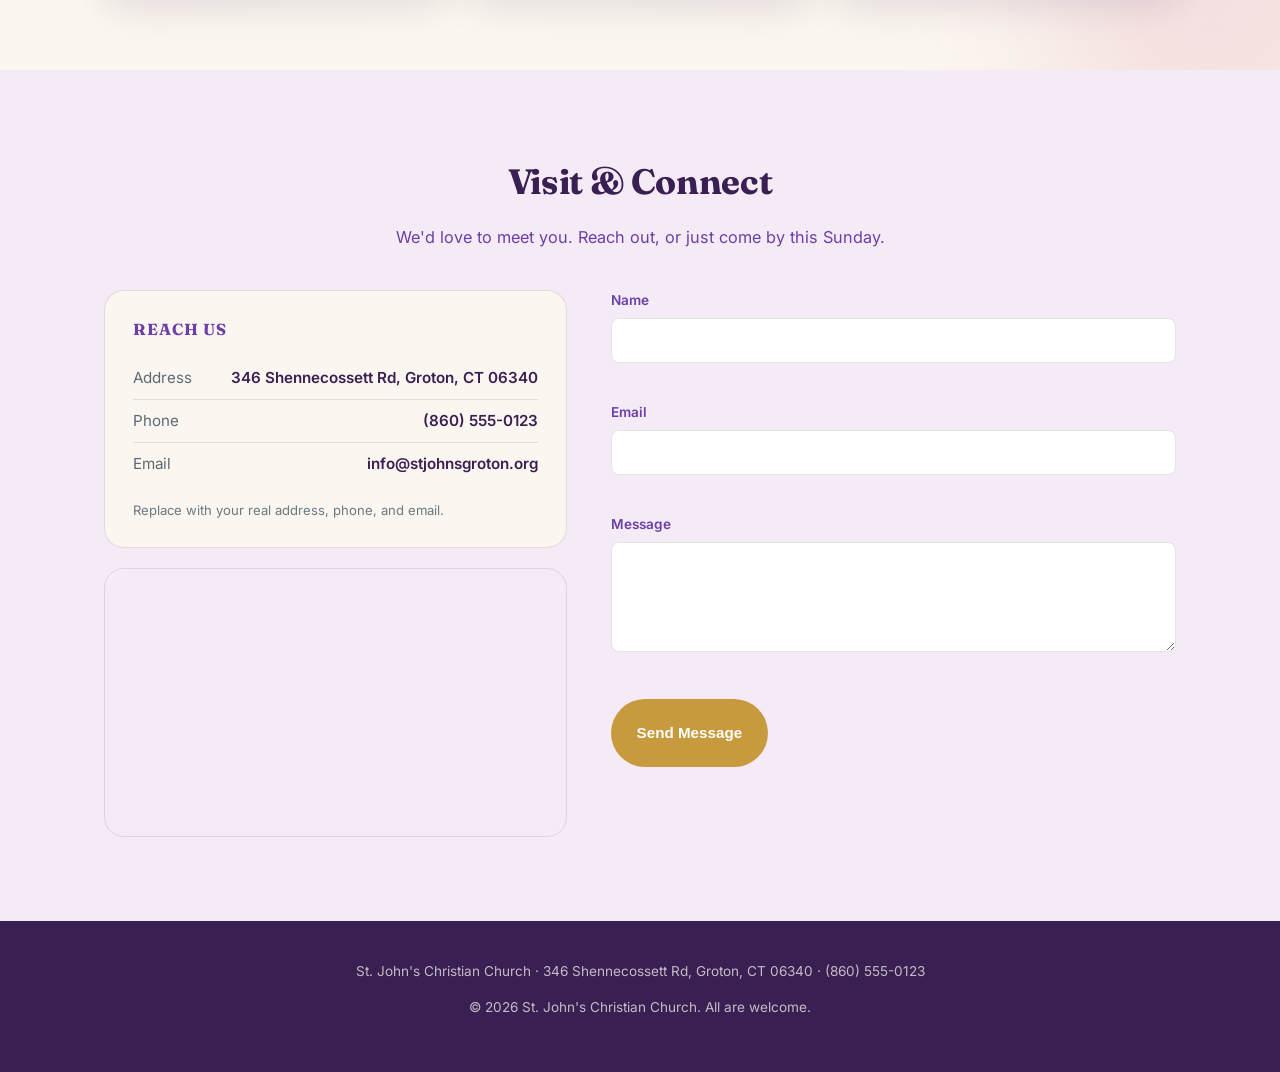
==== commit 1beeebbf: "Add files via upload" ====
--- a/index.html
+++ b/index.html
@@ -121,14 +121,14 @@
       <div class="reveal-fade">
         <div class="info-card" style="margin-bottom:20px;">
           <h3>Reach Us</h3>
-          <div class="info-row"><span>Address</span><span>123 Thames St, Groton, CT 06340</span></div>
+          <div class="info-row"><span>Address</span><span>346 Shennecossett Rd, Groton, CT 06340</span></div>
           <div class="info-row"><span>Phone</span><span>(860) 555-0123</span></div>
           <div class="info-row"><span>Email</span><span>info@stjohnsgroton.org</span></div>
           <p style="margin:14px 0 0;font-size:0.82rem;color:#6b7a84;">Replace with your real address, phone, and email.</p>
         </div>
         <div class="map-wrap">
           <iframe
-            src="https://maps.google.com/maps?q=Groton%2C%20Connecticut&t=&z=13&ie=UTF8&iwloc=&output=embed"
+            src="https://maps.google.com/maps?q=346%20Shennecossett%20Rd%2C%20Groton%2C%20CT%2006340&t=&z=15&ie=UTF8&iwloc=&output=embed"
             loading="lazy"
             title="Map showing Groton, Connecticut"
             referrerpolicy="no-referrer-when-downgrade">
@@ -158,7 +158,7 @@
 
 <!-- ============ FOOTER ============ -->
 <footer class="site-footer">
-  <p>St. John's Christian Church · 123 Thames St, Groton, CT 06340 · (860) 555-0123</p>
+  <p>St. John's Christian Church · 346 Shennecossett Rd, Groton, CT 06340 · (860) 555-0123</p>
   <p>&copy; <span class="footer-year"></span> St. John's Christian Church. All are welcome.</p>
 </footer>
 
--- a/styles.css
+++ b/styles.css
@@ -598,14 +598,41 @@
 
 /* ---------- Secondary page hero ---------- */
 .page-hero{
+  position: relative;
   background: linear-gradient(180deg, var(--ink) 0%, var(--harbor-deep) 100%);
   color: var(--white);
   padding: 56px 24px 68px;
   text-align: center;
-}
-.page-hero .eyebrow{ margin-bottom: 14px; }
-.page-hero h1{ font-size: clamp(1.9rem, 4vw, 2.6rem); color: var(--white); }
-.page-hero p{ color: rgba(255,255,255,0.78); max-width: 560px; margin: 0 auto; }
+  overflow: hidden;
+}
+.page-hero .eyebrow{ margin-bottom: 14px; position: relative; z-index: 2; }
+.page-hero h1{ font-size: clamp(1.9rem, 4vw, 2.6rem); color: var(--white); position: relative; z-index: 2; }
+.page-hero p{ color: rgba(255,255,255,0.78); max-width: 560px; margin: 0 auto; position: relative; z-index: 2; }
+
+/* Photo variant — a real photo behind a purple overlay, with a slow,
+   gentle zoom/drift instead of the flat gradient. Reduced-motion users
+   get the final framing with no movement (handled by the global rule). */
+.page-hero.has-photo{ min-height: 380px; display:flex; align-items:center; justify-content:center; }
+.page-hero-media{
+  position:absolute;
+  inset:0;
+  background-size: cover;
+  background-position: center;
+  z-index:0;
+  animation: kenBurns 20s ease-in-out infinite alternate;
+}
+@keyframes kenBurns{
+  0% { transform: scale(1.04) translate(0, 0); }
+  100% { transform: scale(1.14) translate(-1.2%, -1%); }
+}
+.page-hero-overlay{
+  position:absolute;
+  inset:0;
+  z-index:1;
+  background:
+    radial-gradient(ellipse at 20% 15%, rgba(199,154,61,0.22), transparent 55%),
+    linear-gradient(180deg, rgba(58,31,82,0.62) 0%, rgba(58,31,82,0.72) 55%, rgba(76,42,120,0.88) 100%);
+}
 
 /* ---------- Sub-nav pills (used on Ministries) ---------- */
 .subnav{
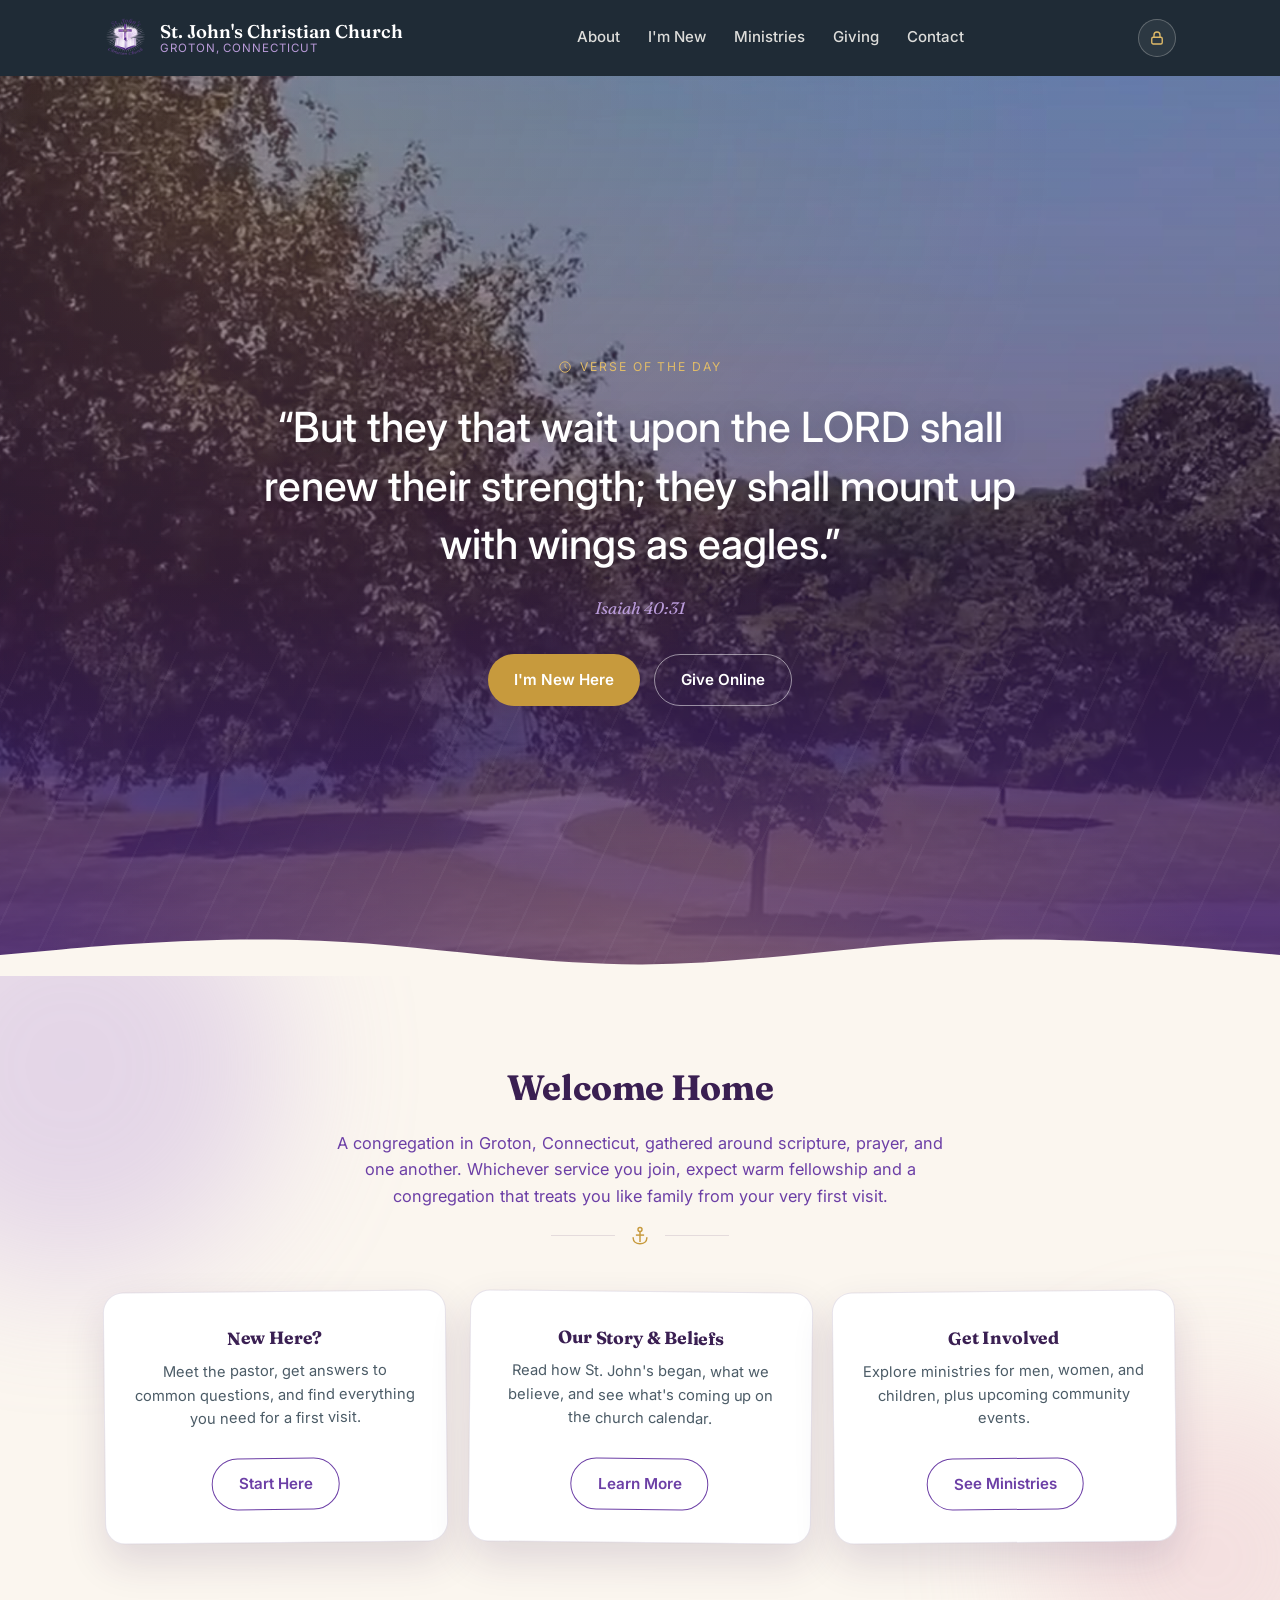
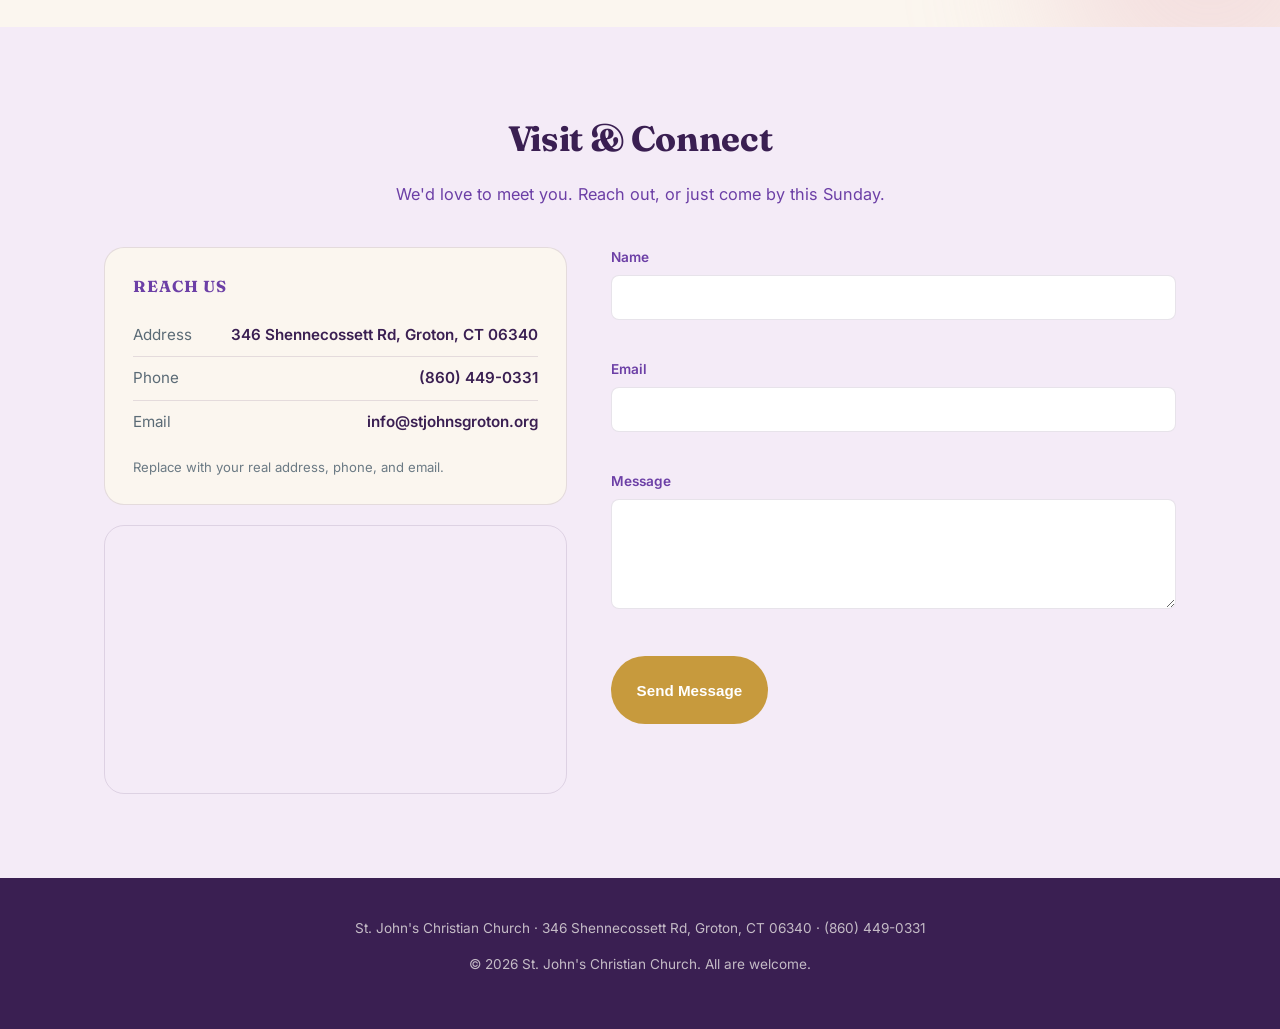
==== commit 3b09765c: "Update phone number in contact information" ====
--- a/index.html
+++ b/index.html
@@ -122,7 +122,7 @@
         <div class="info-card" style="margin-bottom:20px;">
           <h3>Reach Us</h3>
           <div class="info-row"><span>Address</span><span>346 Shennecossett Rd, Groton, CT 06340</span></div>
-          <div class="info-row"><span>Phone</span><span>(860) 555-0123</span></div>
+          <div class="info-row"><span>Phone</span><span>(860) 449-0331</span></div>
           <div class="info-row"><span>Email</span><span>info@stjohnsgroton.org</span></div>
           <p style="margin:14px 0 0;font-size:0.82rem;color:#6b7a84;">Replace with your real address, phone, and email.</p>
         </div>
@@ -158,7 +158,7 @@
 
 <!-- ============ FOOTER ============ -->
 <footer class="site-footer">
-  <p>St. John's Christian Church · 346 Shennecossett Rd, Groton, CT 06340 · (860) 555-0123</p>
+  <p>St. John's Christian Church · 346 Shennecossett Rd, Groton, CT 06340 · (860) 449-0331</p>
   <p>&copy; <span class="footer-year"></span> St. John's Christian Church. All are welcome.</p>
 </footer>
 
--- a/styles.css
+++ b/styles.css
@@ -576,6 +576,26 @@
 }
 .modal .btn{ width:100%; }
 
+.google-signin-btn{
+  display:flex;
+  align-items:center;
+  justify-content:center;
+  gap:12px;
+  width:100%;
+  padding: 12px 16px;
+  border-radius: 8px;
+  border: 1px solid #dadce0;
+  background: var(--white);
+  color: #3c4043;
+  font-family: var(--font-body);
+  font-size: 0.95rem;
+  font-weight: 600;
+  cursor: pointer;
+  transition: background .15s, box-shadow .15s;
+}
+.google-signin-btn:hover{ background: #f7f8f8; box-shadow: 0 1px 3px rgba(0,0,0,0.12); }
+.google-signin-btn:disabled{ opacity: .6; cursor: default; }
+
 /* ---------- Logo ---------- */
 .brand-logo{
   width: 44px;
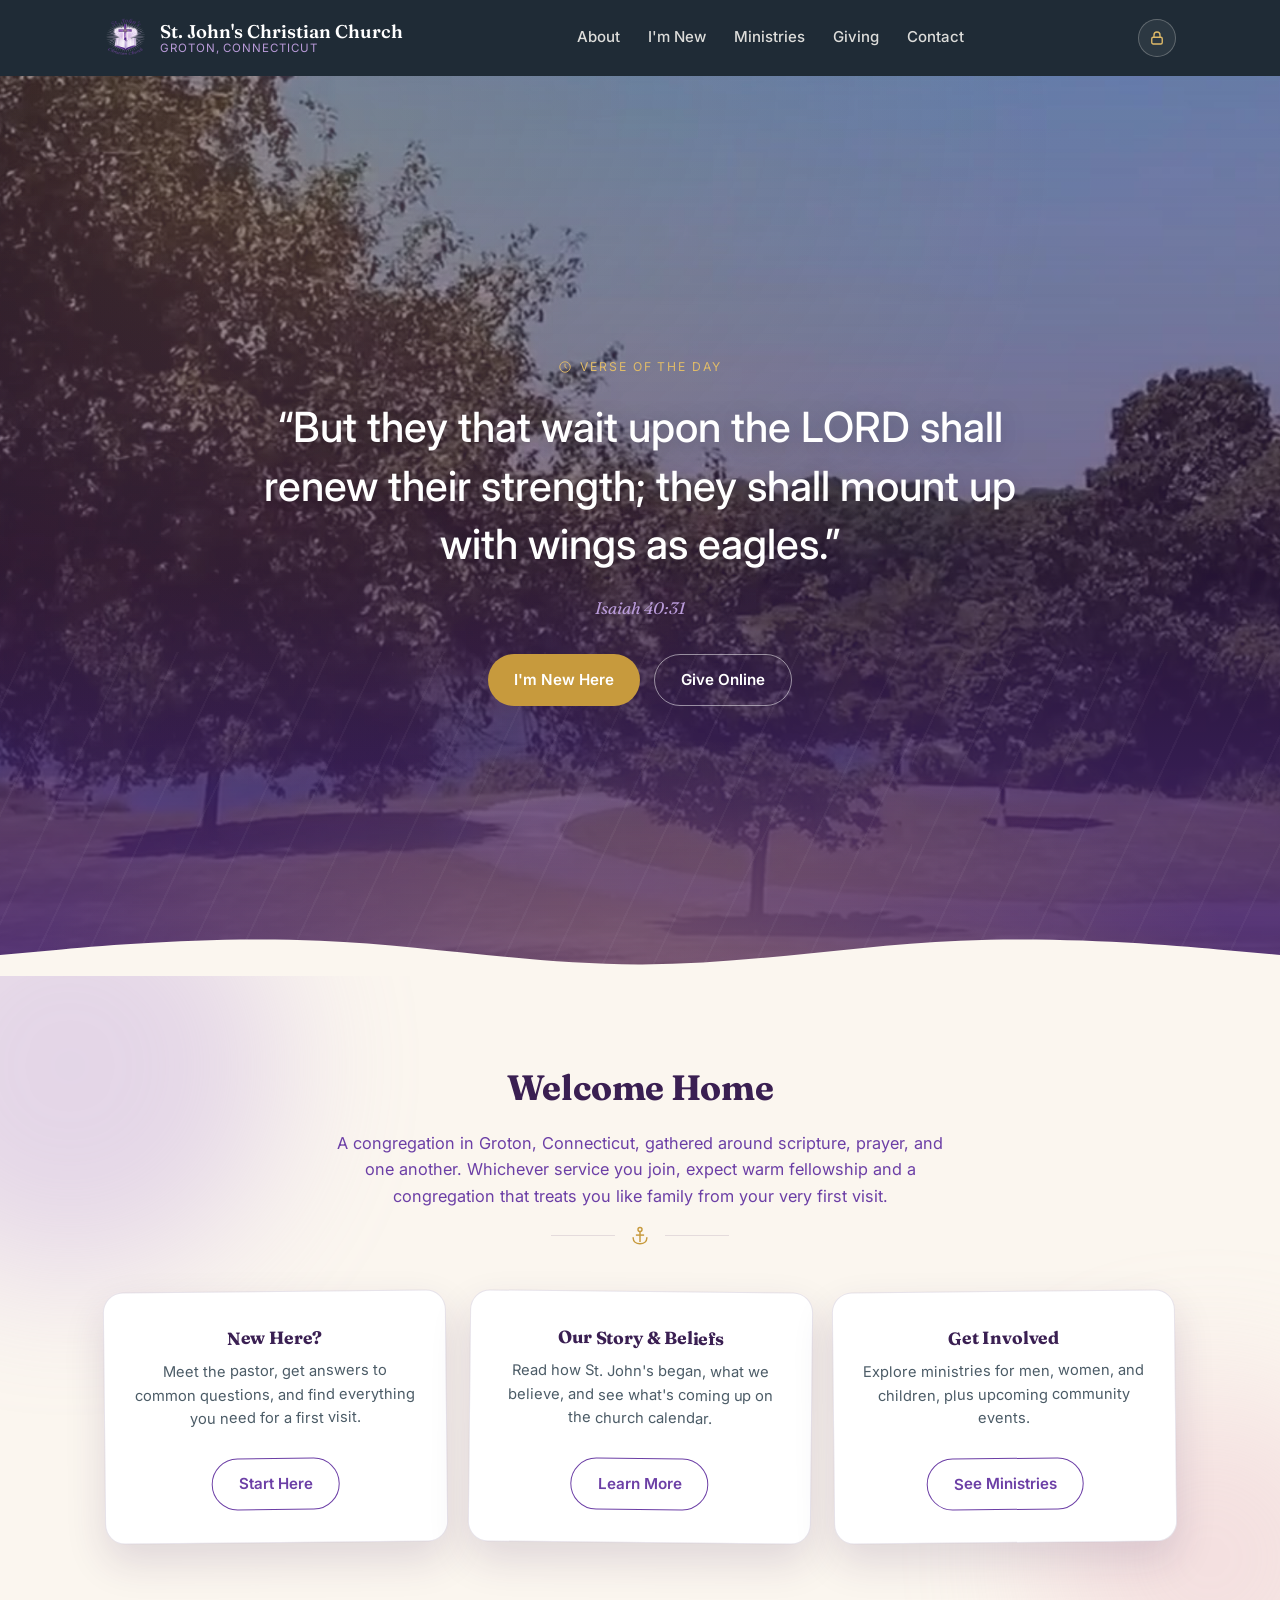
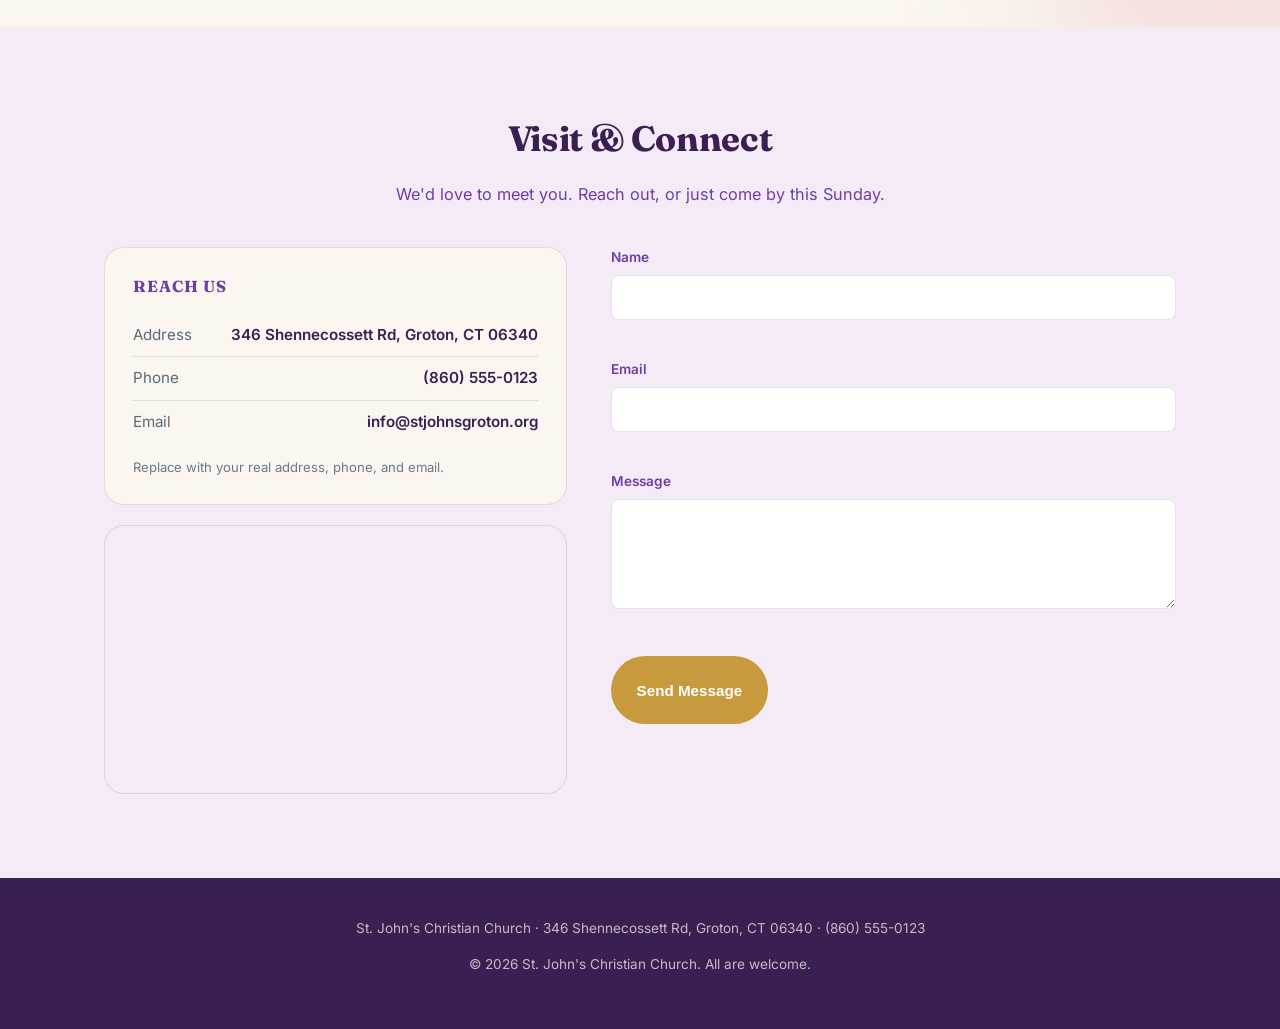
==== commit ca77e310: "Add files via upload" ====
--- a/index.html
+++ b/index.html
@@ -122,7 +122,7 @@
         <div class="info-card" style="margin-bottom:20px;">
           <h3>Reach Us</h3>
           <div class="info-row"><span>Address</span><span>346 Shennecossett Rd, Groton, CT 06340</span></div>
-          <div class="info-row"><span>Phone</span><span>(860) 449-0331</span></div>
+          <div class="info-row"><span>Phone</span><span>(860) 555-0123</span></div>
           <div class="info-row"><span>Email</span><span>info@stjohnsgroton.org</span></div>
           <p style="margin:14px 0 0;font-size:0.82rem;color:#6b7a84;">Replace with your real address, phone, and email.</p>
         </div>
@@ -158,7 +158,7 @@
 
 <!-- ============ FOOTER ============ -->
 <footer class="site-footer">
-  <p>St. John's Christian Church · 346 Shennecossett Rd, Groton, CT 06340 · (860) 449-0331</p>
+  <p>St. John's Christian Church · 346 Shennecossett Rd, Groton, CT 06340 · (860) 555-0123</p>
   <p>&copy; <span class="footer-year"></span> St. John's Christian Church. All are welcome.</p>
 </footer>
 
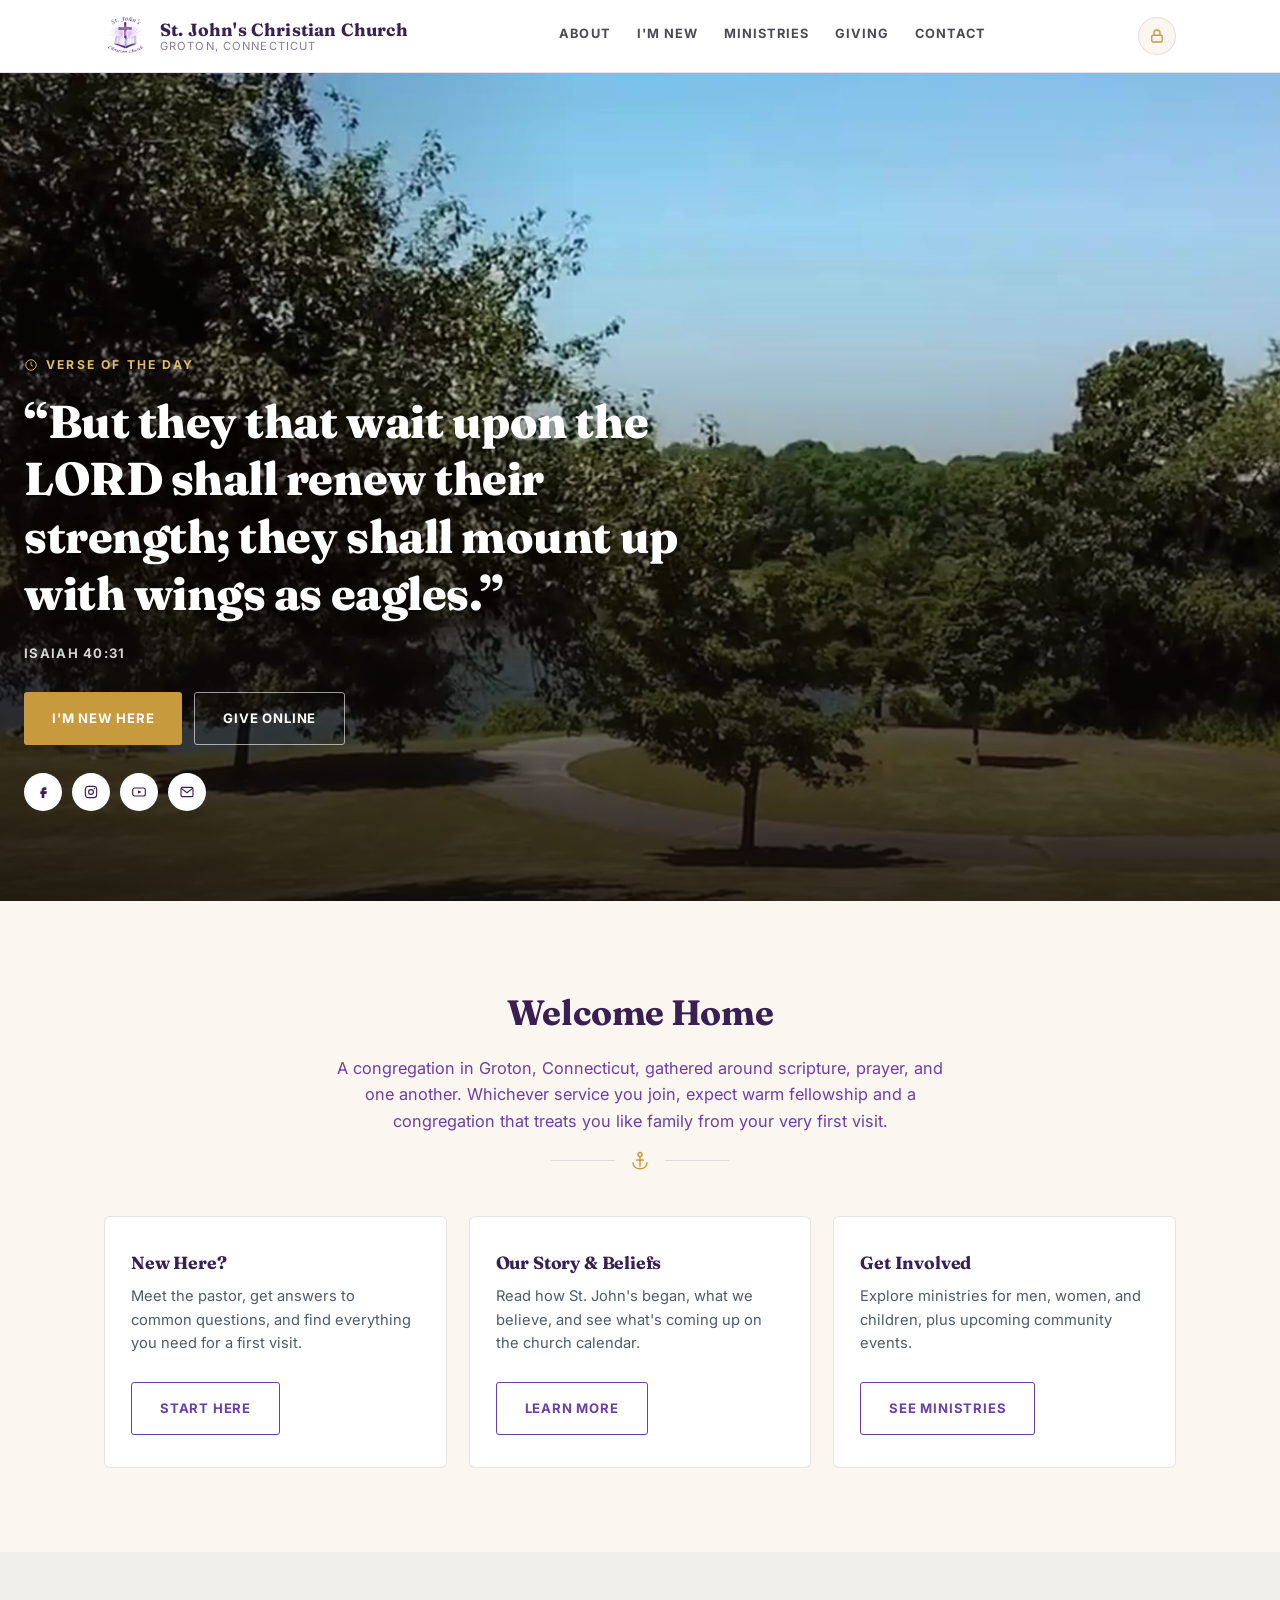
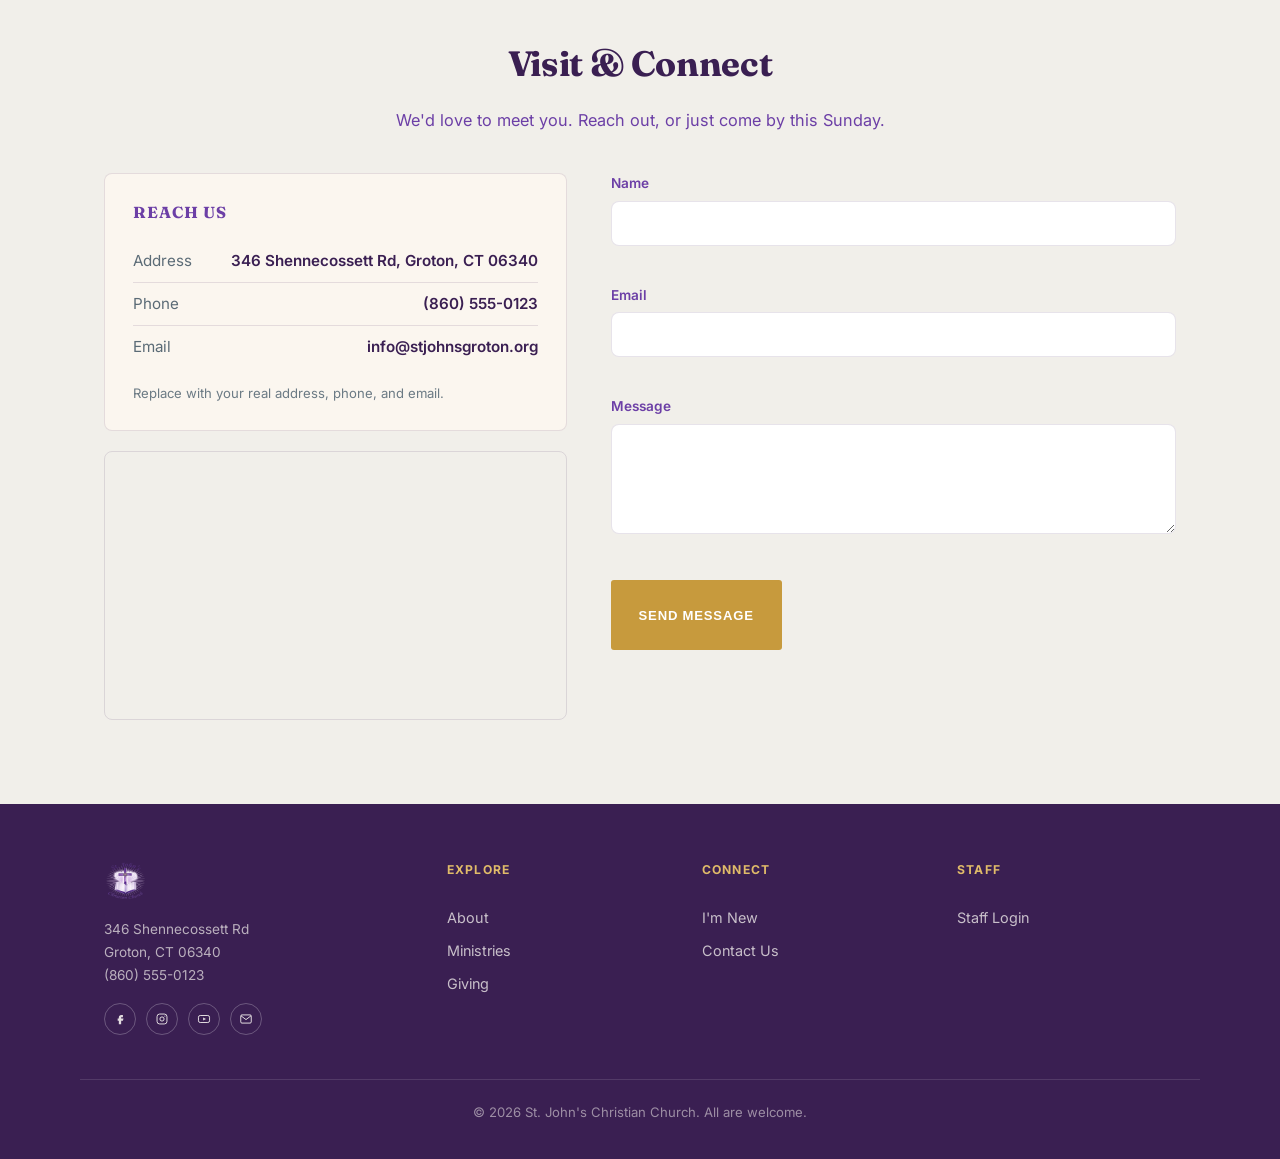
==== commit 491a93b5: "Add files via upload" ====
--- a/index.html
+++ b/index.html
@@ -59,7 +59,6 @@
     </video>
   </div>
   <div class="hero-overlay"></div>
-  <div class="hero-shimmer"></div>
   <div class="hero-inner">
     <span class="eyebrow">
       <svg class="float-slow" viewBox="0 0 24 24" fill="none" xmlns="http://www.w3.org/2000/svg"><circle cx="12" cy="12" r="9" stroke="currentColor" stroke-width="1.6"/><path d="M12 7v5l3 2" stroke="currentColor" stroke-width="1.6" stroke-linecap="round"/></svg>
@@ -67,14 +66,19 @@
     </span>
     <p class="verse-text" id="verse-text">Loading today's verse…</p>
     <p class="verse-ref" id="verse-ref"></p>
-    <div style="margin-top:32px;display:flex;gap:14px;justify-content:center;flex-wrap:wrap;">
+    <div style="margin-top:28px;display:flex;gap:12px;flex-wrap:wrap;">
       <a href="im-new.html" class="btn btn-primary">I'm New Here</a>
-      <a href="giving.html" class="btn btn-outline" style="border-color:rgba(255,255,255,0.5);color:var(--white);">Give Online</a>
-    </div>
-  </div>
-  <svg class="hero-wave" viewBox="0 0 1440 90" preserveAspectRatio="none" aria-hidden="true">
-    <path fill="currentColor" d="M0,64L60,58.7C120,53,240,43,360,48C480,53,600,75,720,74.7C840,75,960,53,1080,48C1200,43,1320,53,1380,58.7L1440,64L1440,90L0,90Z"></path>
-  </svg>
+      <a href="giving.html" class="btn btn-outline" style="border-color:rgba(255,255,255,0.6);color:var(--white);">Give Online</a>
+    </div>
+    <!-- Social links — placeholders. Swap the href="#" for your real
+         Facebook/Instagram/YouTube pages whenever you have them. -->
+    <div class="hero-social">
+      <a href="#" title="Facebook" aria-label="Facebook"><svg viewBox="0 0 24 24" fill="currentColor"><path d="M14 9h3V5h-3c-2.2 0-4 1.8-4 4v2H8v4h2v6h4v-6h3l1-4h-4v-2c0-.6.4-1 1-1z"/></svg></a>
+      <a href="#" title="Instagram" aria-label="Instagram"><svg viewBox="0 0 24 24" fill="none"><rect x="3.5" y="3.5" width="17" height="17" rx="4.5" stroke="currentColor" stroke-width="1.7"/><circle cx="12" cy="12" r="3.6" stroke="currentColor" stroke-width="1.7"/><circle cx="17" cy="7" r="1" fill="currentColor"/></svg></a>
+      <a href="#" title="YouTube" aria-label="YouTube"><svg viewBox="0 0 24 24" fill="none"><rect x="2.5" y="6" width="19" height="12" rx="3" stroke="currentColor" stroke-width="1.7"/><path d="M10.5 9.5l5 2.5-5 2.5z" fill="currentColor"/></svg></a>
+      <a href="mailto:info@stjohnsgroton.org" title="Email" aria-label="Email"><svg viewBox="0 0 24 24" fill="none"><rect x="3" y="5" width="18" height="14" rx="2" stroke="currentColor" stroke-width="1.7"/><path d="M4 7l8 6 8-6" stroke="currentColor" stroke-width="1.7" stroke-linecap="round"/></svg></a>
+    </div>
+  </div>
 </section>
 
 <!-- ============ WELCOME STRIP ============ -->
@@ -158,8 +162,37 @@
 
 <!-- ============ FOOTER ============ -->
 <footer class="site-footer">
-  <p>St. John's Christian Church · 346 Shennecossett Rd, Groton, CT 06340 · (860) 555-0123</p>
-  <p>&copy; <span class="footer-year"></span> St. John's Christian Church. All are welcome.</p>
+  <div class="container footer-grid">
+    <div class="footer-brand">
+      <img src="assets/logo.png" alt="St. John's Christian Church logo" class="footer-logo">
+      <p class="footer-address">346 Shennecossett Rd<br>Groton, CT 06340<br>(860) 555-0123</p>
+      <!-- Social links — placeholders, same as the hero. Update with real URLs when ready. -->
+      <div class="footer-social">
+        <a href="#" title="Facebook" aria-label="Facebook"><svg viewBox="0 0 24 24" fill="currentColor"><path d="M14 9h3V5h-3c-2.2 0-4 1.8-4 4v2H8v4h2v6h4v-6h3l1-4h-4v-2c0-.6.4-1 1-1z"/></svg></a>
+        <a href="#" title="Instagram" aria-label="Instagram"><svg viewBox="0 0 24 24" fill="none"><rect x="3.5" y="3.5" width="17" height="17" rx="4.5" stroke="currentColor" stroke-width="1.7"/><circle cx="12" cy="12" r="3.6" stroke="currentColor" stroke-width="1.7"/><circle cx="17" cy="7" r="1" fill="currentColor"/></svg></a>
+        <a href="#" title="YouTube" aria-label="YouTube"><svg viewBox="0 0 24 24" fill="none"><rect x="2.5" y="6" width="19" height="12" rx="3" stroke="currentColor" stroke-width="1.7"/><path d="M10.5 9.5l5 2.5-5 2.5z" fill="currentColor"/></svg></a>
+        <a href="mailto:info@stjohnsgroton.org" title="Email" aria-label="Email"><svg viewBox="0 0 24 24" fill="none"><rect x="3" y="5" width="18" height="14" rx="2" stroke="currentColor" stroke-width="1.7"/><path d="M4 7l8 6 8-6" stroke="currentColor" stroke-width="1.7" stroke-linecap="round"/></svg></a>
+      </div>
+    </div>
+    <div class="footer-col">
+      <h4>Explore</h4>
+      <a href="about.html">About</a>
+      <a href="ministries.html">Ministries</a>
+      <a href="giving.html">Giving</a>
+    </div>
+    <div class="footer-col">
+      <h4>Connect</h4>
+      <a href="im-new.html">I'm New</a>
+      <a href="index.html#contact">Contact Us</a>
+    </div>
+    <div class="footer-col">
+      <h4>Staff</h4>
+      <a href="admin.html">Staff Login</a>
+    </div>
+  </div>
+  <div class="footer-bottom">
+    <p>&copy; <span class="footer-year"></span> St. John's Christian Church. All are welcome.</p>
+  </div>
 </footer>
 
 <script src="app.js"></script>
--- a/styles.css
+++ b/styles.css
@@ -15,21 +15,21 @@
   --harbor: #6C3FA6;
   --harbor-deep: #4C2A78;
   --parchment: #FBF6EF;
-  --parchment-alt: #F4EBF7;
+  --parchment-alt: #F1EFEA;
   --brass: #C79A3D;
   --brass-light: #E0BB69;
   --foam: #B99BD9;
   --blush: #E7B7C4;
   --white: #FFFFFF;
   --line: rgba(58,31,82,0.12);
-  --shadow: 0 12px 32px rgba(58,31,82,0.16);
-  --shadow-soft: 0 18px 40px rgba(58,31,82,0.14);
+  --shadow: 0 8px 20px rgba(20,16,24,0.1);
+  --shadow-soft: 0 10px 24px rgba(20,16,24,0.08);
 
   --font-display: "Fraunces", Georgia, serif;
   --font-body: "Inter", -apple-system, BlinkMacSystemFont, sans-serif;
 
-  --radius: 20px;
-  --radius-sm: 12px;
+  --radius: 8px;
+  --radius-sm: 6px;
   --max-width: 1120px;
 }
 
@@ -92,16 +92,12 @@
 }
 .float-slow{ animation: floatY 5.5s ease-in-out infinite; }
 
-/* ---------- Organic background blobs ---------- */
-.blob-field{ position:relative; overflow: hidden; }
-.blob{
-  position:absolute;
-  border-radius: 50%;
-  filter: blur(70px);
-  opacity: 0.35;
-  pointer-events:none;
-  z-index:0;
-}
+/* ---------- Organic background blobs (retired) ----------
+   These softened the previous "warm/organic" direction. The cleaner,
+   editorial look we're matching now doesn't use them, so they're
+   turned off here rather than stripped from every page's markup. */
+.blob-field{ position:relative; }
+.blob{ display: none; }
 
 /* Reduced motion */
 @media (prefers-reduced-motion: reduce){
@@ -139,15 +135,16 @@
   position: sticky;
   top:0;
   z-index: 50;
-  background: rgba(22,35,46,0.96);
+  background: rgba(255,255,255,0.97);
   backdrop-filter: blur(6px);
-  color: var(--white);
+  color: var(--ink);
+  border-bottom: 1px solid var(--line);
 }
 .header-inner{
   display:flex;
   align-items:center;
   justify-content:space-between;
-  padding: 16px 24px;
+  padding: 14px 24px;
   max-width: var(--max-width);
   margin:0 auto;
   gap: 16px;
@@ -157,11 +154,11 @@
   align-items:center;
   gap:12px;
   text-decoration:none;
-  color: var(--white);
+  color: var(--ink);
 }
 .brand-mark{
   width:36px; height:36px;
-  color: var(--brass-light);
+  color: var(--brass);
   flex-shrink:0;
 }
 .brand-text{
@@ -171,46 +168,49 @@
 }
 .brand-text .name{
   font-family: var(--font-display);
-  font-weight: 600;
-  font-size: 1.15rem;
+  font-weight: 700;
+  font-size: 1.1rem;
+  letter-spacing: 0.01em;
 }
 .brand-text .place{
-  font-size: 0.72rem;
+  font-size: 0.7rem;
+  letter-spacing: 0.1em;
+  text-transform: uppercase;
+  color: #8a7a9a;
+}
+
+.main-nav{
+  display:flex;
+  align-items:center;
+  gap: 26px;
+}
+.main-nav a{
+  text-decoration:none;
+  color: #4a4a52;
+  font-size: 0.8rem;
+  font-weight: 700;
   letter-spacing: 0.08em;
   text-transform: uppercase;
-  color: var(--foam);
-}
-
-.main-nav{
-  display:flex;
-  align-items:center;
-  gap: 28px;
-}
-.main-nav a{
-  text-decoration:none;
-  color: rgba(255,253,248,0.85);
-  font-size: 0.94rem;
-  font-weight: 500;
   transition: color .15s;
   position: relative;
-  padding-bottom: 2px;
+  padding-bottom: 3px;
 }
 .main-nav a::after{
   content:"";
   position:absolute;
   left:0; bottom:-2px;
-  width:0; height:1.5px;
-  background: var(--brass-light);
+  width:0; height:2px;
+  background: var(--brass);
   transition: width .25s ease;
 }
-.main-nav a:hover{ color: var(--brass-light); }
+.main-nav a:hover{ color: var(--ink); }
 .main-nav a:hover::after{ width:100%; }
 
 .nav-toggle{
   display:none;
   background:none;
   border:none;
-  color:var(--white);
+  color:var(--ink);
   cursor:pointer;
   padding:6px;
 }
@@ -222,21 +222,22 @@
   width: 38px;
   height: 38px;
   border-radius: 50%;
-  border: 1px solid rgba(255,253,248,0.25);
-  background: rgba(255,253,248,0.06);
-  color: var(--brass-light);
+  border: 1px solid var(--line);
+  background: var(--parchment);
+  color: var(--brass);
   cursor:pointer;
   flex-shrink:0;
   transition: background .15s, transform .15s;
 }
-.admin-btn:hover{ background: rgba(255,253,248,0.14); transform: translateY(-1px); }
+.admin-btn:hover{ background: var(--parchment-alt); transform: translateY(-1px); }
 .admin-btn svg{ width:18px; height:18px; }
 
 @media (max-width: 760px){
   .main-nav{
     position:absolute;
     top:100%; left:0; right:0;
-    background: var(--ink);
+    background: var(--white);
+    border-bottom: 1px solid var(--line);
     flex-direction:column;
     align-items:flex-start;
     padding: 8px 24px 20px;
@@ -262,13 +263,11 @@
 /* ---------- Hero / Verse of the Day ---------- */
 .hero{
   position: relative;
-  min-height: 100vh;
-  min-height: 100svh;
-  display:flex;
-  align-items:center;
-  justify-content:center;
-  color: var(--white);
-  padding: 130px 24px 120px;
+  min-height: 92vh;
+  min-height: 92svh;
+  display:flex;
+  align-items:flex-end;
+  padding: 130px 24px 90px;
   overflow:hidden;
   background: linear-gradient(155deg, var(--ink) 0%, var(--harbor-deep) 40%, #6A3D9E 72%, #8557B8 100%);
   background-size: 220% 220%;
@@ -295,64 +294,70 @@
   inset:0;
   z-index:1;
   background:
-    radial-gradient(ellipse 70% 45% at 50% 105%, rgba(224,187,105,0.32), transparent 70%),
-    radial-gradient(ellipse at 22% 8%, rgba(199,154,61,0.22), transparent 55%),
-    linear-gradient(180deg, rgba(58,31,82,0.42) 0%, rgba(58,31,82,0.62) 55%, rgba(76,42,120,0.92) 100%);
-}
-.hero-shimmer{
-  position:absolute;
-  left:-10%; right:-10%; bottom:0;
-  height: 36%;
-  z-index:1;
-  background-image: repeating-linear-gradient(115deg, rgba(255,255,255,0.06) 0px, rgba(255,255,255,0.06) 2px, transparent 2px, transparent 46px);
-  background-size: 520px 100%;
-  opacity: .55;
-  animation: shimmerMove 16s linear infinite;
-}
-@keyframes shimmerMove{
-  from{ background-position-x: 0; }
-  to{ background-position-x: 520px; }
-}
+    linear-gradient(0deg, rgba(15,12,10,0.82) 0%, rgba(15,12,10,0.4) 42%, rgba(15,12,10,0.08) 68%, transparent 82%),
+    linear-gradient(90deg, rgba(15,12,10,0.35) 0%, transparent 45%);
+}
+.hero-shimmer{ display: none; }
 .hero-inner{
-  max-width: 780px;
-  margin: 0 auto;
-  text-align:center;
+  max-width: 700px;
+  width: 100%;
+  margin: 0;
+  text-align:left;
   position:relative;
   z-index:2;
+  color: var(--white);
 }
 .eyebrow{
   display:inline-flex;
   align-items:center;
   gap:8px;
   font-size: 0.76rem;
-  letter-spacing: 0.16em;
+  letter-spacing: 0.18em;
   text-transform: uppercase;
   color: var(--brass-light);
-  margin-bottom: 22px;
+  margin-bottom: 18px;
+  font-weight: 700;
 }
 .eyebrow svg{ width:14px; height:14px; }
 
 .verse-text{
-  font-size: clamp(1.6rem, 3.8vw, 2.6rem);
-  font-weight: 500;
-  line-height: 1.4;
-  margin-bottom: 22px;
-  text-shadow: 0 4px 24px rgba(0,0,0,0.25);
+  font-family: var(--font-display);
+  font-weight: 800;
+  font-size: clamp(1.7rem, 3.6vw, 2.9rem);
+  line-height: 1.25;
+  letter-spacing: -0.01em;
+  margin-bottom: 20px;
+  text-shadow: 0 4px 24px rgba(0,0,0,0.3);
 }
 .verse-ref{
-  font-family: var(--font-display);
-  font-style: italic;
-  color: var(--foam);
-  font-size: 1.05rem;
-}
-.hero-wave{
-  position:absolute;
-  bottom:-2px; left:0; right:0;
-  width:100%;
-  color: var(--parchment);
-  line-height:0;
-  z-index:2;
-}
+  font-family: var(--font-body);
+  font-style: normal;
+  font-weight: 700;
+  letter-spacing: 0.1em;
+  text-transform: uppercase;
+  font-size: 0.82rem;
+  color: rgba(255,255,255,0.82);
+}
+.hero-wave{ display: none; }
+
+.hero-social{
+  display:flex;
+  gap: 10px;
+  margin-top: 28px;
+}
+.hero-social a{
+  width: 38px;
+  height: 38px;
+  border-radius: 50%;
+  background: var(--white);
+  color: var(--ink);
+  display:flex;
+  align-items:center;
+  justify-content:center;
+  transition: transform .15s;
+}
+.hero-social a:hover{ transform: translateY(-2px); }
+.hero-social svg{ width: 16px; height: 16px; }
 
 @media (max-width: 600px){
   .hero{ padding: 118px 20px 90px; }
@@ -417,18 +422,16 @@
 .give-card{
   background: var(--white);
   border: 1px solid var(--line);
-  border-radius: var(--radius);
+  border-radius: var(--radius-sm);
   padding: 32px 26px;
-  text-align:center;
-  box-shadow: var(--shadow-soft);
-  transition: transform .3s ease, box-shadow .3s ease;
-}
-.give-grid > .give-card:nth-child(odd){ transform: rotate(-0.6deg); }
-.give-grid > .give-card:nth-child(even){ transform: rotate(0.6deg); }
-.give-card:hover{ transform: translateY(-6px) rotate(0deg); box-shadow: 0 22px 44px rgba(58,31,82,0.2); }
+  text-align:left;
+  box-shadow: none;
+  transition: transform .2s ease, box-shadow .2s ease;
+}
+.give-card:hover{ transform: translateY(-4px); box-shadow: 0 14px 28px rgba(58,31,82,0.12); }
 .give-card .icon{
-  width:44px; height:44px;
-  margin: 0 auto 16px;
+  width:40px; height:40px;
+  margin: 0 0 16px;
   color: var(--brass);
 }
 .give-card h3{ font-size: 1.1rem; margin-bottom:8px; }
@@ -439,20 +442,22 @@
   align-items:center;
   justify-content:center;
   gap:8px;
-  padding: 13px 26px;
-  border-radius: 999px;
-  font-weight:600;
-  font-size:0.95rem;
+  padding: 15px 28px;
+  border-radius: 3px;
+  font-weight:700;
+  font-size:0.82rem;
+  letter-spacing: 0.06em;
+  text-transform: uppercase;
   text-decoration:none;
   border: none;
   cursor:pointer;
-  transition: transform .15s, box-shadow .15s;
+  transition: transform .15s, box-shadow .15s, background .15s;
 }
 .btn-primary{
   background: var(--brass);
   color: var(--white);
 }
-.btn-primary:hover{ transform: translateY(-2px); box-shadow: 0 8px 18px rgba(184,134,60,0.35); }
+.btn-primary:hover{ background: var(--ink); transform: translateY(-2px); box-shadow: 0 8px 18px rgba(58,31,82,0.28); }
 .btn-outline{
   background:transparent;
   border: 1.5px solid var(--harbor);
@@ -523,11 +528,57 @@
 .site-footer{
   background: var(--ink);
   color: rgba(255,253,248,0.7);
-  padding: 40px 24px;
+  padding: 56px 24px 0;
+}
+.footer-grid{
+  display:grid;
+  grid-template-columns: 1.4fr 1fr 1fr 1fr;
+  gap: 36px;
+  padding-bottom: 44px;
+  border-bottom: 1px solid rgba(255,255,255,0.12);
+}
+.footer-logo{ width:44px; height:44px; margin-bottom:14px; }
+.footer-address{ font-size:0.85rem; line-height:1.7; color: rgba(255,253,248,0.65); margin-bottom:16px; }
+.footer-social{ display:flex; gap:10px; }
+.footer-social a{
+  width:32px; height:32px;
+  border-radius:50%;
+  border: 1px solid rgba(255,255,255,0.25);
+  display:flex; align-items:center; justify-content:center;
+  color: rgba(255,253,248,0.85);
+  transition: background .15s, border-color .15s;
+}
+.footer-social svg{ width:14px; height:14px; }
+.footer-social a:hover{ background: rgba(255,255,255,0.08); border-color: var(--brass-light); }
+.footer-col h4{
+  font-size:0.76rem;
+  text-transform:uppercase;
+  letter-spacing:0.1em;
+  color: var(--brass-light);
+  margin-bottom:16px;
+  font-family: var(--font-body);
+  font-weight:700;
+}
+.footer-col{ display:flex; flex-direction:column; gap:10px; }
+.footer-col a{
+  color: rgba(255,253,248,0.72);
+  text-decoration:none;
+  font-size:0.9rem;
+  transition: color .15s;
+}
+.footer-col a:hover{ color: var(--white); }
+.footer-bottom{
   text-align:center;
-  font-size: 0.85rem;
-}
-.site-footer a{ color: var(--brass-light); text-decoration:none; }
+  padding: 22px 0;
+  font-size:0.82rem;
+  color: rgba(255,253,248,0.5);
+}
+@media (max-width: 760px){
+  .footer-grid{ grid-template-columns: 1fr 1fr; }
+}
+@media (max-width: 480px){
+  .footer-grid{ grid-template-columns: 1fr; }
+}
 
 /* ---------- Modal (admin login) ---------- */
 .modal-backdrop{
@@ -576,26 +627,6 @@
 }
 .modal .btn{ width:100%; }
 
-.google-signin-btn{
-  display:flex;
-  align-items:center;
-  justify-content:center;
-  gap:12px;
-  width:100%;
-  padding: 12px 16px;
-  border-radius: 8px;
-  border: 1px solid #dadce0;
-  background: var(--white);
-  color: #3c4043;
-  font-family: var(--font-body);
-  font-size: 0.95rem;
-  font-weight: 600;
-  cursor: pointer;
-  transition: background .15s, box-shadow .15s;
-}
-.google-signin-btn:hover{ background: #f7f8f8; box-shadow: 0 1px 3px rgba(0,0,0,0.12); }
-.google-signin-btn:disabled{ opacity: .6; cursor: default; }
-
 /* ---------- Logo ---------- */
 .brand-logo{
   width: 44px;
@@ -626,10 +657,10 @@
   overflow: hidden;
 }
 .page-hero .eyebrow{ margin-bottom: 14px; position: relative; z-index: 2; }
-.page-hero h1{ font-size: clamp(1.9rem, 4vw, 2.6rem); color: var(--white); position: relative; z-index: 2; }
+.page-hero h1{ font-size: clamp(1.9rem, 4vw, 2.6rem); font-weight: 800; color: var(--white); position: relative; z-index: 2; }
 .page-hero p{ color: rgba(255,255,255,0.78); max-width: 560px; margin: 0 auto; position: relative; z-index: 2; }
 
-/* Photo variant — a real photo behind a purple overlay, with a slow,
+/* Photo variant — a real photo behind a dark overlay, with a slow,
    gentle zoom/drift instead of the flat gradient. Reduced-motion users
    get the final framing with no movement (handled by the global rule). */
 .page-hero.has-photo{ min-height: 380px; display:flex; align-items:center; justify-content:center; }
@@ -650,8 +681,8 @@
   inset:0;
   z-index:1;
   background:
-    radial-gradient(ellipse at 20% 15%, rgba(199,154,61,0.22), transparent 55%),
-    linear-gradient(180deg, rgba(58,31,82,0.62) 0%, rgba(58,31,82,0.72) 55%, rgba(76,42,120,0.88) 100%);
+    radial-gradient(ellipse at 20% 15%, rgba(199,154,61,0.18), transparent 55%),
+    linear-gradient(180deg, rgba(15,12,10,0.55) 0%, rgba(15,12,10,0.6) 55%, rgba(58,31,82,0.82) 100%);
 }
 
 /* ---------- Sub-nav pills (used on Ministries) ---------- */
@@ -687,14 +718,12 @@
 .belief-card{
   background: var(--white);
   border: 1px solid var(--line);
-  border-radius: var(--radius);
+  border-radius: var(--radius-sm);
   padding: 24px 26px;
-  box-shadow: var(--shadow-soft);
-  transition: transform .3s ease, box-shadow .3s ease;
-}
-.beliefs-grid > .belief-card:nth-child(odd){ transform: rotate(-0.5deg); }
-.beliefs-grid > .belief-card:nth-child(even){ transform: rotate(0.5deg); }
-.belief-card:hover{ transform: translateY(-5px) rotate(0deg); box-shadow: 0 20px 40px rgba(58,31,82,0.18); }
+  box-shadow: none;
+  transition: transform .2s ease, box-shadow .2s ease;
+}
+.belief-card:hover{ transform: translateY(-4px); box-shadow: 0 14px 28px rgba(58,31,82,0.1); }
 .belief-card h3{ font-size: 1.02rem; margin-bottom: 8px; color: var(--harbor-deep); }
 .belief-card p{ font-size: 0.9rem; color: #4c3a5c; margin:0; }
 @media (max-width: 700px){ .beliefs-grid{ grid-template-columns: 1fr; } }
@@ -738,7 +767,7 @@
 .pastor-photo{
   width:100%;
   aspect-ratio: 1;
-  border-radius: 46% 54% 52% 48% / 54% 46% 54% 46%;
+  border-radius: var(--radius-sm);
   background: var(--parchment-alt);
   border: 1px solid var(--line);
   display:flex;
@@ -746,7 +775,7 @@
   justify-content:center;
   color: var(--foam);
   overflow:hidden;
-  box-shadow: var(--shadow-soft);
+  box-shadow: none;
 }
 .pastor-photo svg{ width:40%; height:40%; }
 @media (max-width: 700px){ .pastor-block{ grid-template-columns: 1fr; } }
@@ -823,18 +852,15 @@
 .ministry-icon-wrap{
   width:100%;
   aspect-ratio: 4/3;
-  border-radius: 48% 52% 54% 46% / 52% 48% 52% 48%;
+  border-radius: var(--radius-sm);
   background: linear-gradient(160deg, var(--harbor-deep), var(--ink));
   display:flex;
   align-items:center;
   justify-content:center;
-  box-shadow: var(--shadow-soft);
-  transition: transform .35s ease, border-radius .35s ease;
-}
-.ministry-icon-wrap:hover{
-  transform: translateY(-5px) rotate(-1deg);
-  border-radius: 52% 48% 46% 54% / 48% 52% 48% 52%;
-}
+  box-shadow: none;
+  transition: transform .25s ease;
+}
+.ministry-icon-wrap:hover{ transform: translateY(-4px); }
 .ministry-icon-wrap svg{ width:34%; height:34%; color: var(--brass-light); }
 .ministry-copy .eyebrow{ color: var(--brass); }
 .ministry-copy h2{ margin-bottom:12px; }
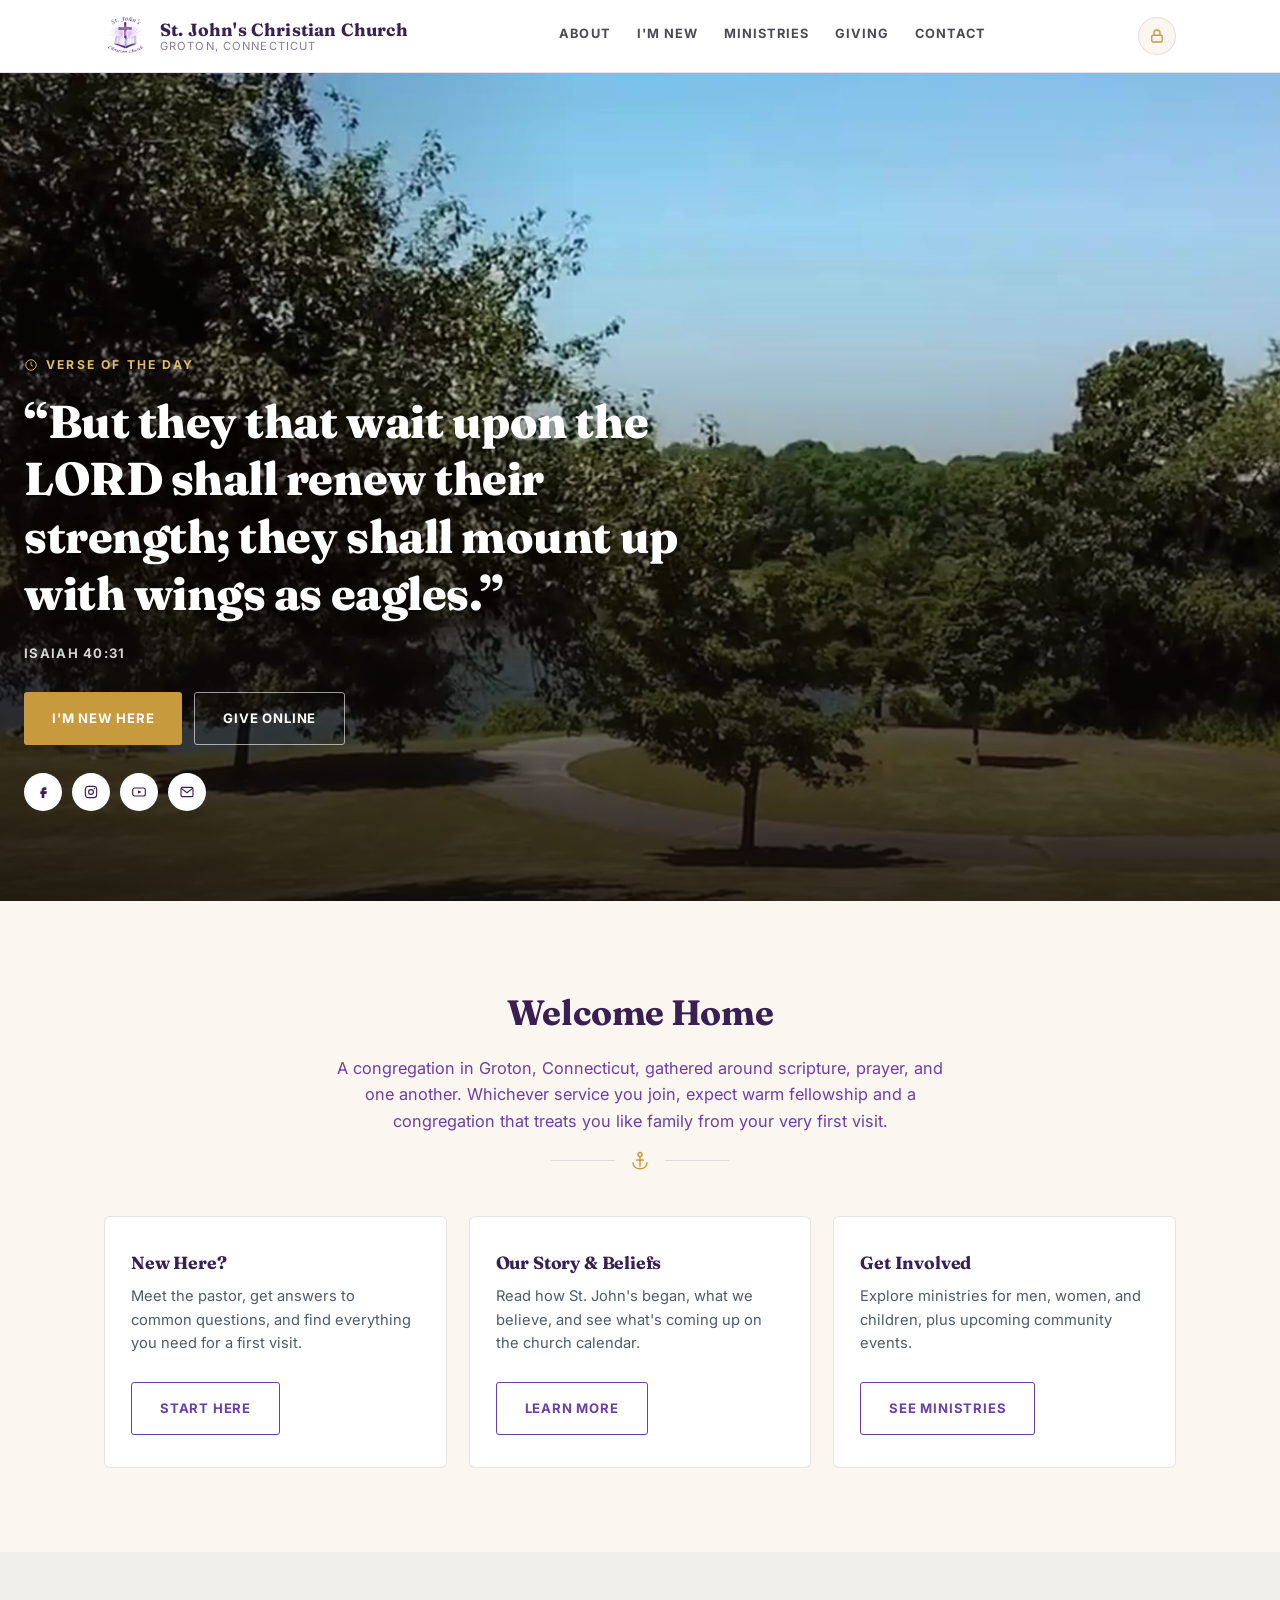
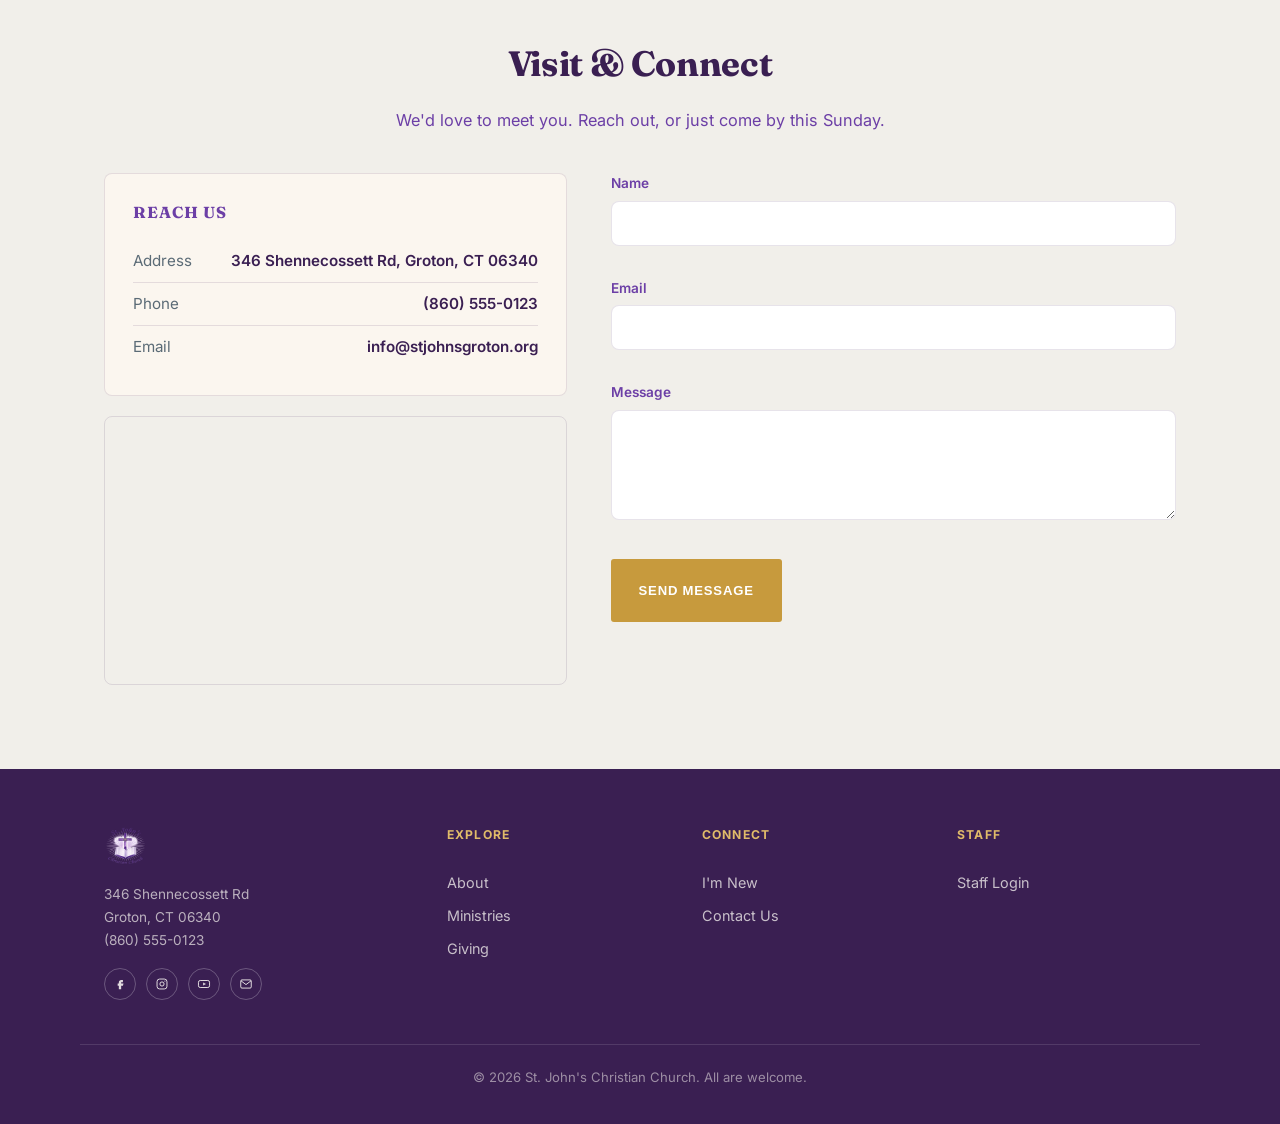
==== commit 06dc7b3a: "Add files via upload" ====
--- a/index.html
+++ b/index.html
@@ -128,7 +128,6 @@
           <div class="info-row"><span>Address</span><span>346 Shennecossett Rd, Groton, CT 06340</span></div>
           <div class="info-row"><span>Phone</span><span>(860) 555-0123</span></div>
           <div class="info-row"><span>Email</span><span>info@stjohnsgroton.org</span></div>
-          <p style="margin:14px 0 0;font-size:0.82rem;color:#6b7a84;">Replace with your real address, phone, and email.</p>
         </div>
         <div class="map-wrap">
           <iframe
--- a/styles.css
+++ b/styles.css
@@ -657,7 +657,7 @@
   overflow: hidden;
 }
 .page-hero .eyebrow{ margin-bottom: 14px; position: relative; z-index: 2; }
-.page-hero h1{ font-size: clamp(1.9rem, 4vw, 2.6rem); font-weight: 800; color: var(--white); position: relative; z-index: 2; }
+.page-hero h1{ font-size: clamp(1.9rem, 4vw, 2.6rem); font-weight: 700; color: var(--brass-light); position: relative; z-index: 2; }
 .page-hero p{ color: rgba(255,255,255,0.78); max-width: 560px; margin: 0 auto; position: relative; z-index: 2; }
 
 /* Photo variant — a real photo behind a dark overlay, with a slow,
